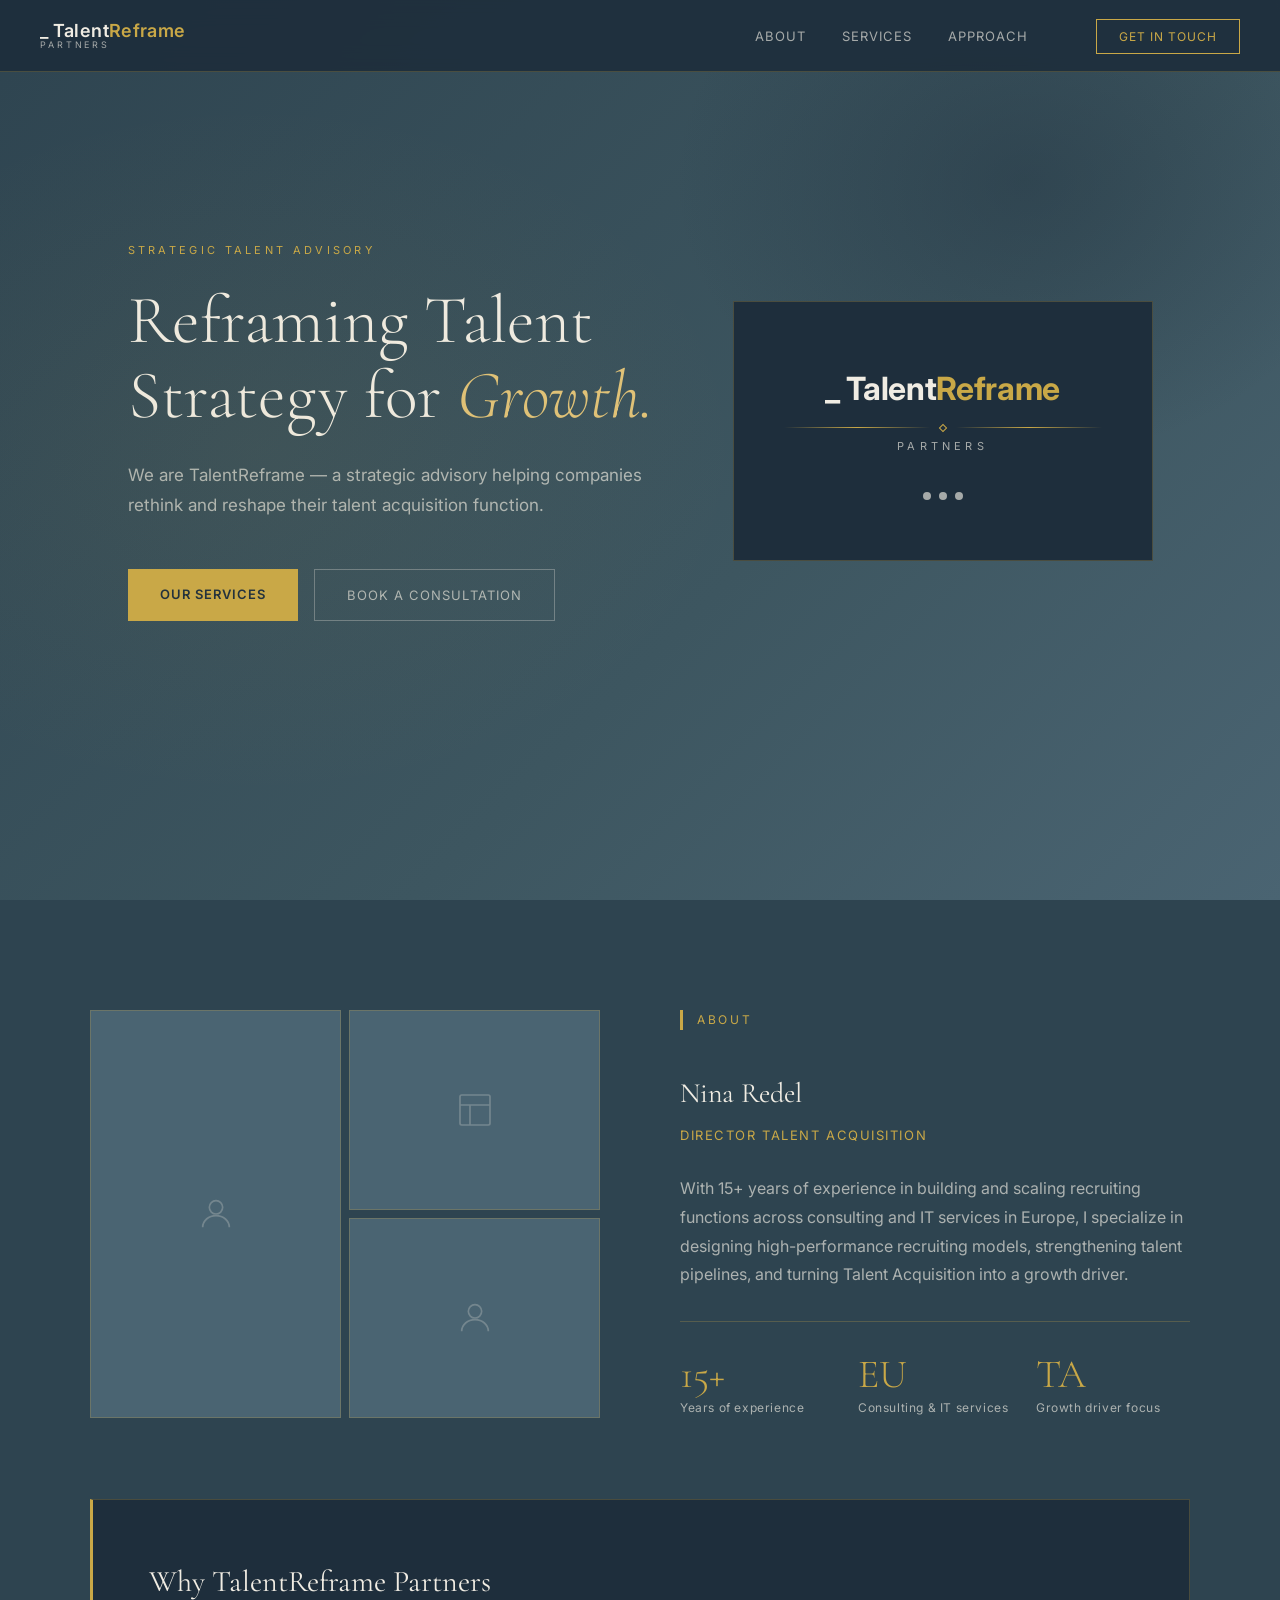
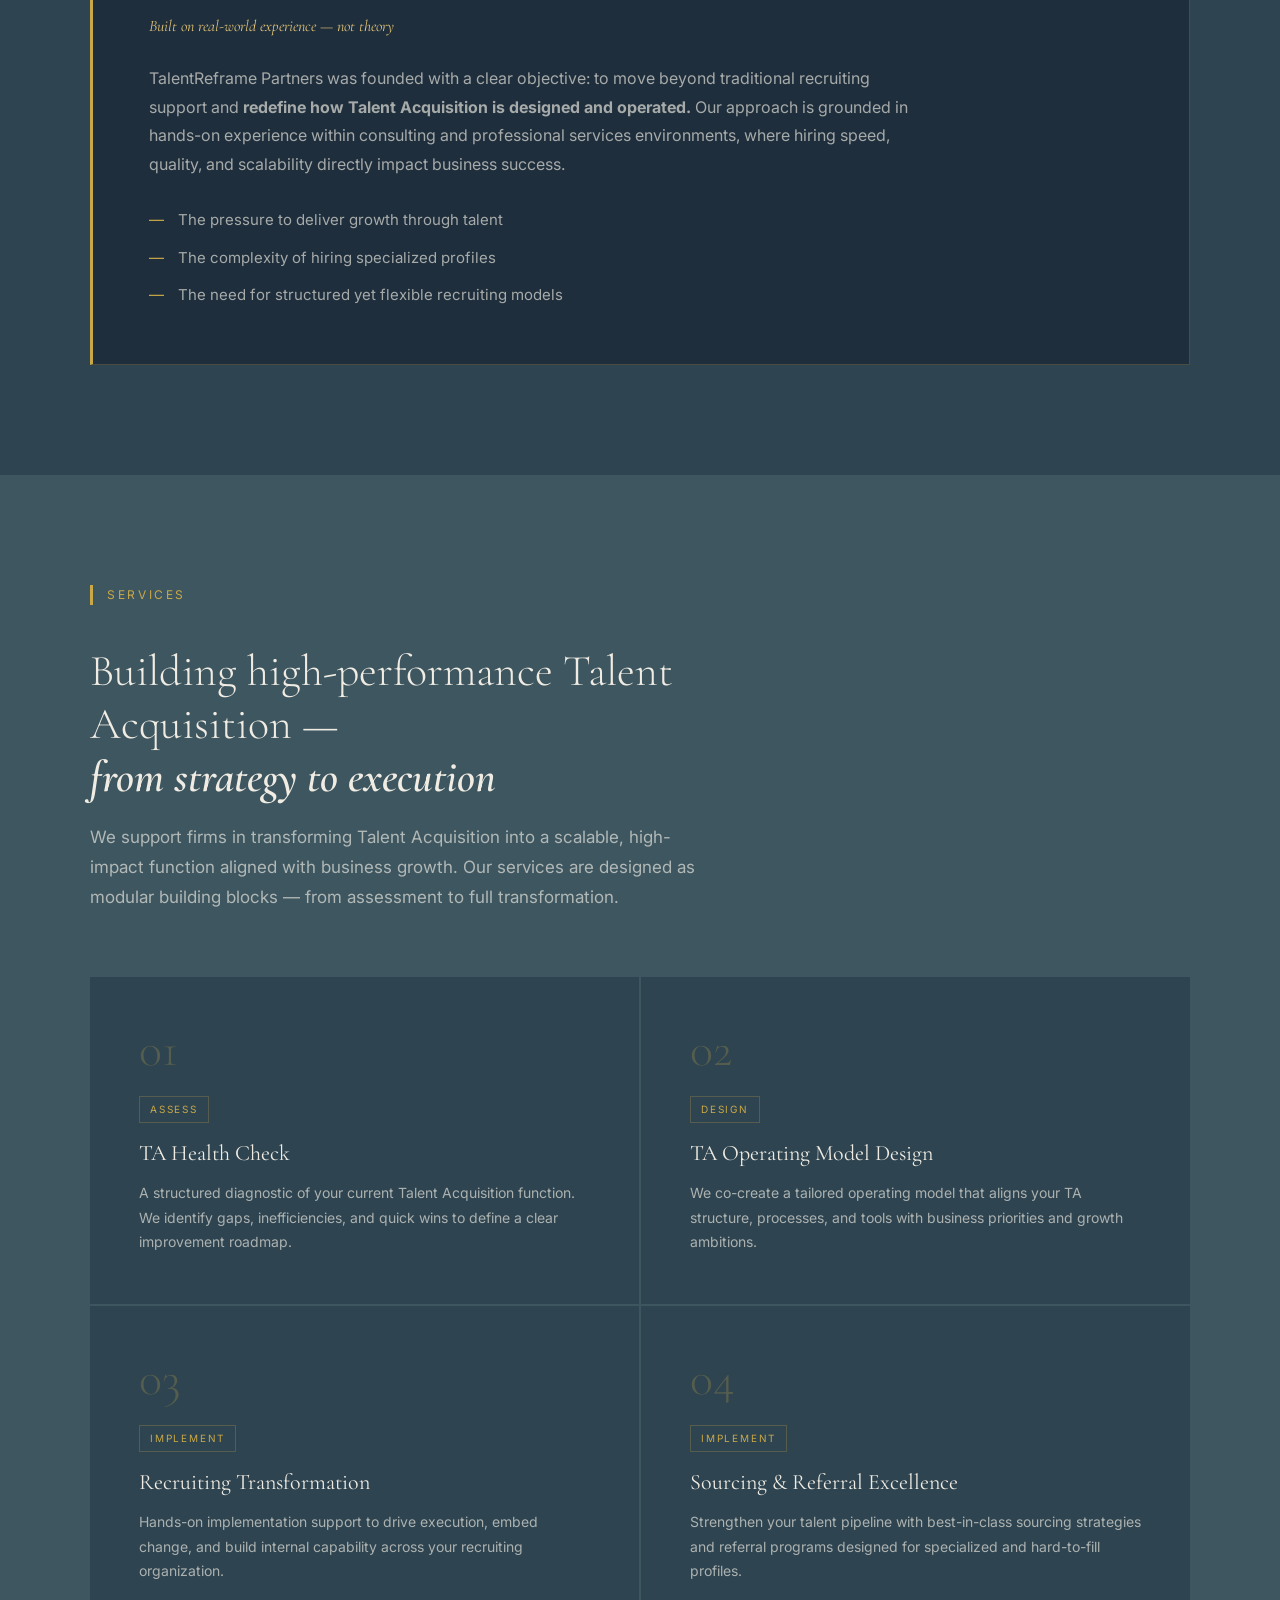
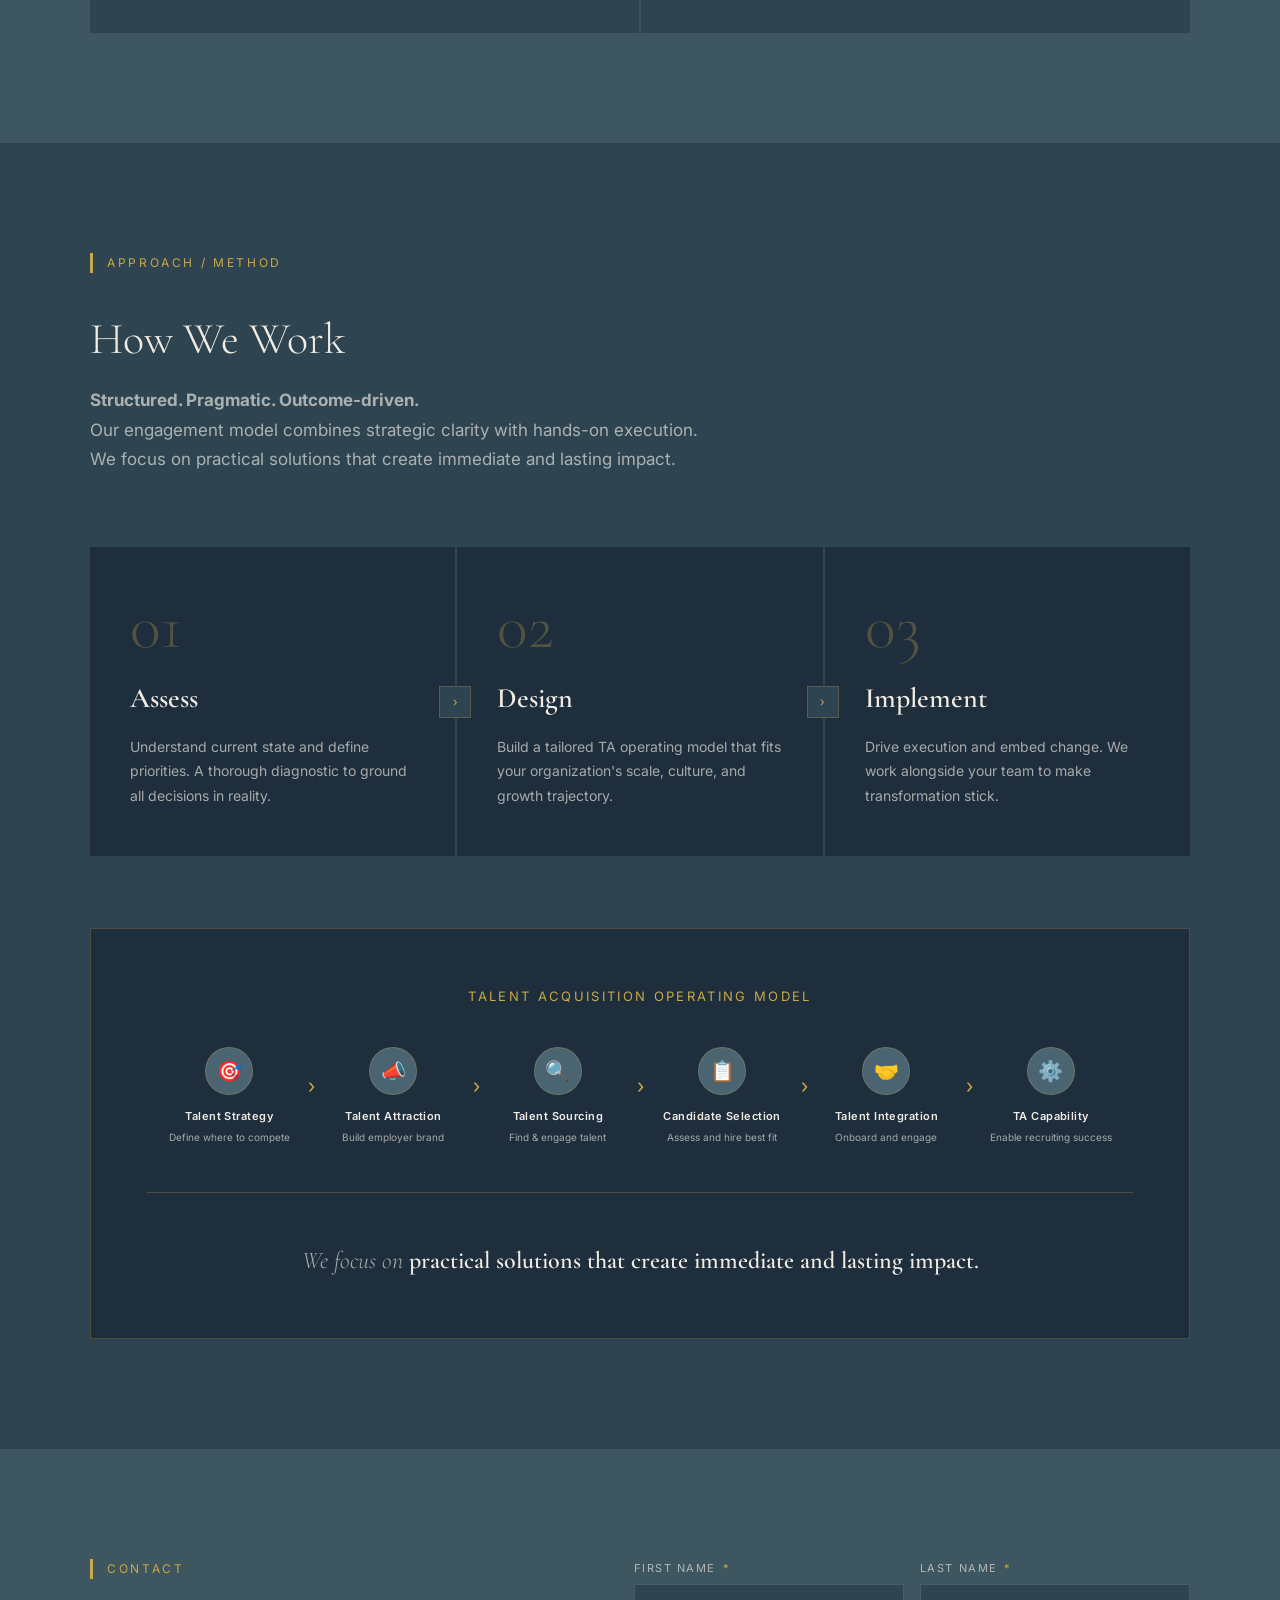
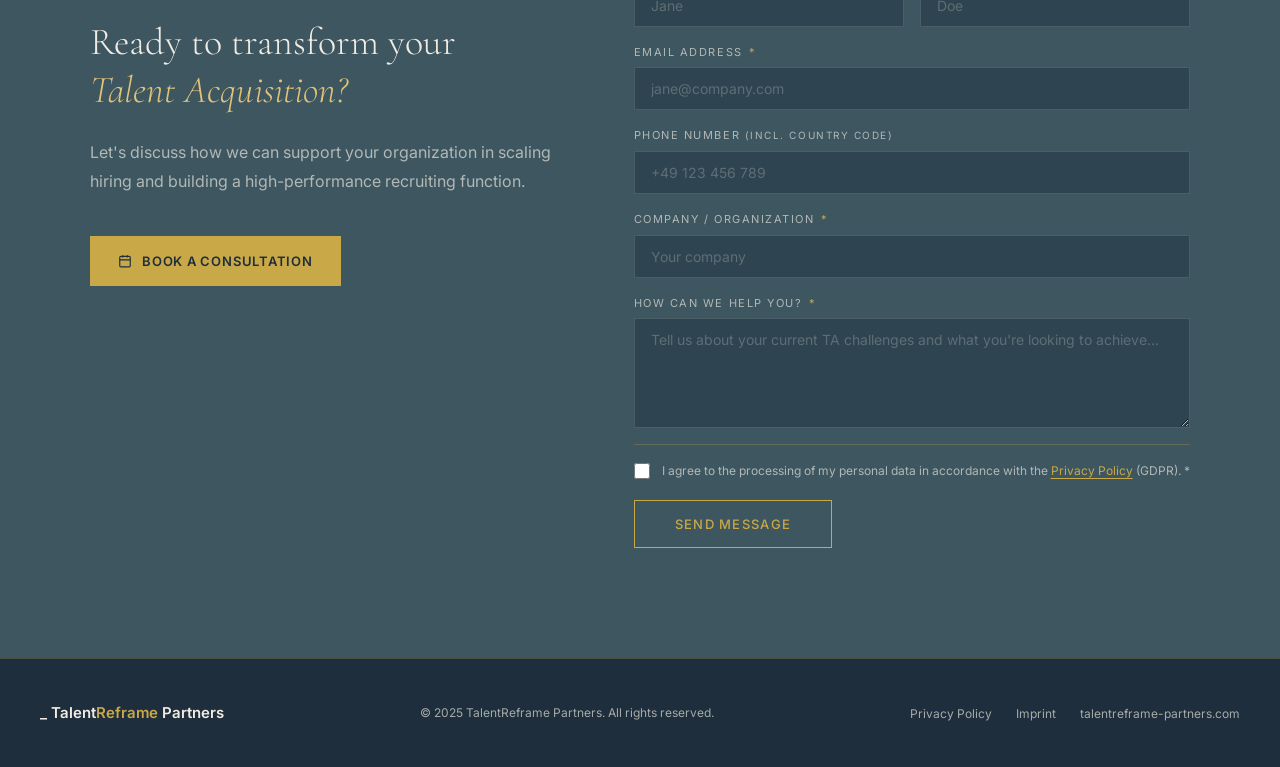
==== index.html @ d1012ff5 "initial commit" ====
<!DOCTYPE html>
<html lang="en">
<head>
  <meta charset="UTF-8" />
  <meta name="viewport" content="width=device-width, initial-scale=1.0" />
  <title>TalentReframe Partners</title>
  <link rel="preconnect" href="https://fonts.googleapis.com" />
  <link rel="preconnect" href="https://fonts.gstatic.com" crossorigin />
  <link href="https://fonts.googleapis.com/css2?family=Cormorant+Garamond:ital,wght@0,300;0,400;0,600;1,300;1,400&family=Inter:wght@300;400;500;600&display=swap" rel="stylesheet" />
  <link rel="stylesheet" href="style.css" />
</head>
<body>

  <!-- ── Navigation ─────────────────────────────────────────── -->
  <nav id="navbar">
    <a href="#home" class="nav-logo">
      <span class="nav-logo-top">Talent<span>Reframe</span></span>
      <span class="nav-logo-sub">Partners</span>
    </a>
    <ul class="nav-links">
      <li><a href="#about">About</a></li>
      <li><a href="#services">Services</a></li>
      <li><a href="#approach">Approach</a></li>
      <li><a href="#contact" class="nav-cta">Get in Touch</a></li>
    </ul>
    <div class="nav-toggle" onclick="document.querySelector('.nav-links').classList.toggle('open')">
      <span></span><span></span><span></span>
    </div>
  </nav>

  <!-- ── Hero ───────────────────────────────────────────────── -->
  <section id="home">
    <div class="container">
      <div class="hero-inner">
        <div class="hero-text">
          <p class="hero-eyebrow">Strategic Talent Advisory</p>
          <h1 class="hero-headline">
            Reframing Talent<br>Strategy for <em>Growth.</em>
          </h1>
          <p class="hero-sub">
            We are TalentReframe — a strategic advisory helping companies
            rethink and reshape their talent acquisition function.
          </p>
          <div class="hero-actions">
            <a href="#services" class="btn-primary">Our Services</a>
            <a href="#contact" class="btn-outline">Book a Consultation</a>
          </div>
        </div>
        <div class="hero-logo-card">
          <div class="logo-wordmark">Talent<span>Reframe</span></div>
          <div class="logo-divider">
            <div class="logo-divider-line"></div>
            <div class="logo-divider-dot"></div>
            <div class="logo-divider-line"></div>
          </div>
          <p class="logo-partners">Partners</p>
          <div class="dots">
            <div class="dot"></div>
            <div class="dot"></div>
            <div class="dot"></div>
          </div>
        </div>
      </div>
    </div>
  </section>

  <!-- ── About ──────────────────────────────────────────────── -->
  <section id="about">
    <div class="container">
      <div class="about-grid">
        <div class="about-photos">
          <div class="photo-placeholder">
            <svg viewBox="0 0 24 24" fill="none" stroke="currentColor" stroke-width="1"><circle cx="12" cy="8" r="4"/><path d="M4 20c0-4 3.6-7 8-7s8 3 8 7"/></svg>
          </div>
          <div class="photo-placeholder">
            <svg viewBox="0 0 24 24" fill="none" stroke="currentColor" stroke-width="1"><rect x="3" y="3" width="18" height="18" rx="1"/><path d="M3 9h18M9 21V9"/></svg>
          </div>
          <div class="photo-placeholder">
            <svg viewBox="0 0 24 24" fill="none" stroke="currentColor" stroke-width="1"><circle cx="12" cy="8" r="4"/><path d="M4 20c0-4 3.6-7 8-7s8 3 8 7"/></svg>
          </div>
        </div>
        <div class="about-content">
          <div class="section-label">About</div>
          <p class="about-name">Nina Redel</p>
          <p class="about-title">Director Talent Acquisition</p>
          <p class="about-bio">
            With 15+ years of experience in building and scaling recruiting functions
            across consulting and IT services in Europe, I specialize in designing
            high-performance recruiting models, strengthening talent pipelines, and
            turning Talent Acquisition into a growth driver.
          </p>
          <div class="about-stats">
            <div>
              <div class="stat-num">15+</div>
              <div class="stat-label">Years of experience</div>
            </div>
            <div>
              <div class="stat-num">EU</div>
              <div class="stat-label">Consulting &amp; IT services</div>
            </div>
            <div>
              <div class="stat-num">TA</div>
              <div class="stat-label">Growth driver focus</div>
            </div>
          </div>
        </div>
      </div>

      <div class="why-block">
        <p class="why-title">Why TalentReframe Partners</p>
        <p class="why-sub">Built on real-world experience — not theory</p>
        <p class="why-body">
          TalentReframe Partners was founded with a clear objective: to move beyond
          traditional recruiting support and <strong>redefine how Talent Acquisition is
          designed and operated.</strong> Our approach is grounded in hands-on experience
          within consulting and professional services environments, where hiring speed,
          quality, and scalability directly impact business success.
        </p>
        <ul class="why-list">
          <li>The pressure to deliver growth through talent</li>
          <li>The complexity of hiring specialized profiles</li>
          <li>The need for structured yet flexible recruiting models</li>
        </ul>
      </div>
    </div>
  </section>

  <!-- ── Services ───────────────────────────────────────────── -->
  <section id="services">
    <div class="container">
      <div class="services-intro">
        <div class="section-label">Services</div>
        <h2>Building high-performance Talent Acquisition —<br><strong>from strategy to execution</strong></h2>
        <p class="lead">
          We support firms in transforming Talent Acquisition into a scalable,
          high-impact function aligned with business growth. Our services are
          designed as modular building blocks — from assessment to full transformation.
        </p>
      </div>
      <div class="services-grid">
        <div class="service-card">
          <div class="service-num">01</div>
          <span class="service-tag">Assess</span>
          <h3 class="service-title">TA Health Check</h3>
          <p class="service-desc">
            A structured diagnostic of your current Talent Acquisition function.
            We identify gaps, inefficiencies, and quick wins to define a clear
            improvement roadmap.
          </p>
        </div>
        <div class="service-card">
          <div class="service-num">02</div>
          <span class="service-tag">Design</span>
          <h3 class="service-title">TA Operating Model Design</h3>
          <p class="service-desc">
            We co-create a tailored operating model that aligns your TA structure,
            processes, and tools with business priorities and growth ambitions.
          </p>
        </div>
        <div class="service-card">
          <div class="service-num">03</div>
          <span class="service-tag">Implement</span>
          <h3 class="service-title">Recruiting Transformation</h3>
          <p class="service-desc">
            Hands-on implementation support to drive execution, embed change,
            and build internal capability across your recruiting organization.
          </p>
        </div>
        <div class="service-card">
          <div class="service-num">04</div>
          <span class="service-tag">Implement</span>
          <h3 class="service-title">Sourcing &amp; Referral Excellence</h3>
          <p class="service-desc">
            Strengthen your talent pipeline with best-in-class sourcing strategies
            and referral programs designed for specialized and hard-to-fill profiles.
          </p>
        </div>
      </div>
    </div>
  </section>

  <!-- ── Approach ───────────────────────────────────────────── -->
  <section id="approach">
    <div class="container">
      <div class="approach-intro">
        <div class="section-label">Approach / Method</div>
        <h2>How We Work</h2>
        <p class="lead">
          <strong>Structured. Pragmatic. Outcome-driven.</strong><br>
          Our engagement model combines strategic clarity with hands-on execution.
          We focus on practical solutions that create immediate and lasting impact.
        </p>
      </div>
      <div class="approach-steps">
        <div class="step">
          <div class="step-num">01</div>
          <h3 class="step-name">Assess</h3>
          <p class="step-desc">Understand current state and define priorities. A thorough diagnostic to ground all decisions in reality.</p>
          <div class="step-arrow">›</div>
        </div>
        <div class="step">
          <div class="step-num">02</div>
          <h3 class="step-name">Design</h3>
          <p class="step-desc">Build a tailored TA operating model that fits your organization's scale, culture, and growth trajectory.</p>
          <div class="step-arrow">›</div>
        </div>
        <div class="step">
          <div class="step-num">03</div>
          <h3 class="step-name">Implement</h3>
          <p class="step-desc">Drive execution and embed change. We work alongside your team to make transformation stick.</p>
        </div>
      </div>

      <div class="approach-model">
        <p class="model-title">Talent Acquisition Operating Model</p>
        <div class="model-steps">
          <div class="model-step">
            <div class="model-icon">🎯</div>
            <p class="model-label">Talent Strategy</p>
            <p class="model-sub">Define where to compete</p>
          </div>
          <div class="model-step">
            <div class="model-icon">📣</div>
            <p class="model-label">Talent Attraction</p>
            <p class="model-sub">Build employer brand</p>
          </div>
          <div class="model-step">
            <div class="model-icon">🔍</div>
            <p class="model-label">Talent Sourcing</p>
            <p class="model-sub">Find &amp; engage talent</p>
          </div>
          <div class="model-step">
            <div class="model-icon">📋</div>
            <p class="model-label">Candidate Selection</p>
            <p class="model-sub">Assess and hire best fit</p>
          </div>
          <div class="model-step">
            <div class="model-icon">🤝</div>
            <p class="model-label">Talent Integration</p>
            <p class="model-sub">Onboard and engage</p>
          </div>
          <div class="model-step">
            <div class="model-icon">⚙️</div>
            <p class="model-label">TA Capability</p>
            <p class="model-sub">Enable recruiting success</p>
          </div>
        </div>
        <div class="approach-tagline">
          <p>We focus on <strong>practical solutions that create immediate and lasting impact.</strong></p>
        </div>
      </div>
    </div>
  </section>

  <!-- ── Contact ─────────────────────────────────────────────── -->
  <section id="contact">
    <div class="container">
      <div class="contact-grid">
        <div class="contact-left">
          <div class="section-label">Contact</div>
          <h2 class="contact-cta-text">
            Ready to transform your<br><em>Talent Acquisition?</em>
          </h2>
          <p class="contact-sub">
            Let's discuss how we can support your organization in scaling hiring
            and building a high-performance recruiting function.
          </p>
          <a href="#contact" class="contact-book-btn">
            <svg width="14" height="14" viewBox="0 0 24 24" fill="none" stroke="currentColor" stroke-width="2"><rect x="3" y="4" width="18" height="18" rx="2"/><path d="M16 2v4M8 2v4M3 10h18"/></svg>
            Book a Consultation
          </a>
        </div>
        <form class="contact-form" onsubmit="return false;">
          <div class="form-row">
            <div class="form-field">
              <label>First Name <span class="req">*</span></label>
              <input type="text" placeholder="Jane" required />
            </div>
            <div class="form-field">
              <label>Last Name <span class="req">*</span></label>
              <input type="text" placeholder="Doe" required />
            </div>
          </div>
          <div class="form-field">
            <label>Email Address <span class="req">*</span></label>
            <input type="email" placeholder="jane@company.com" required />
          </div>
          <div class="form-field">
            <label>Phone Number <span style="color:var(--text-muted);font-size:10px;">(incl. country code)</span></label>
            <input type="tel" placeholder="+49 123 456 789" />
          </div>
          <div class="form-field">
            <label>Company / Organization <span class="req">*</span></label>
            <input type="text" placeholder="Your company" required />
          </div>
          <div class="form-field">
            <label>How can we help you? <span class="req">*</span></label>
            <textarea placeholder="Tell us about your current TA challenges and what you're looking to achieve..." required></textarea>
          </div>
          <div class="form-check">
            <input type="checkbox" id="gdpr" required />
            <label class="form-check-label" for="gdpr">
              I agree to the processing of my personal data in accordance with the
              <a href="#">Privacy Policy</a> (GDPR). <span class="req">*</span>
            </label>
          </div>
          <button type="submit" class="btn-submit">Send Message</button>
        </form>
      </div>
    </div>
  </section>

  <!-- ── Footer ─────────────────────────────────────────────── -->
  <footer>
    <div class="footer-logo">Talent<span>Reframe</span> Partners</div>
    <p class="footer-copy">© 2025 TalentReframe Partners. All rights reserved.</p>
    <ul class="footer-links">
      <li><a href="#">Privacy Policy</a></li>
      <li><a href="#">Imprint</a></li>
      <li><a href="https://www.talentreframe-partners.com">talentreframe-partners.com</a></li>
    </ul>
  </footer>

  <script>
    // Smooth scroll offset for fixed nav
    document.querySelectorAll('a[href^="#"]').forEach(a => {
      a.addEventListener('click', e => {
        const target = document.querySelector(a.getAttribute('href'));
        if (!target) return;
        e.preventDefault();
        const offset = document.getElementById('navbar').offsetHeight;
        window.scrollTo({ top: target.offsetTop - offset, behavior: 'smooth' });
      });
    });

    // Nav background on scroll
    window.addEventListener('scroll', () => {
      document.getElementById('navbar').style.background =
        window.scrollY > 40
          ? 'rgba(18, 30, 40, 0.97)'
          : 'rgba(30, 46, 60, 0.92)';
    });
  </script>
</body>
</html>
---- style.css ----
/* ── Variables ───────────────────────────────────────────────── */
:root {
  --bg:        #3d5660;
  --bg-dark:   #2e4450;
  --bg-card:   #1e2e3c;
  --bg-light:  #4a6472;
  --gold:      #c9a847;
  --gold-light:#e0c278;
  --text:      #f0ece3;
  --text-muted:rgba(240,236,227,0.65);
  --border:    rgba(201,168,71,0.25);
  --radius:    4px;
  --max-w:     1100px;
  --nav-h:     72px;
}

/* ── Reset ───────────────────────────────────────────────────── */
*, *::before, *::after { box-sizing: border-box; margin: 0; padding: 0; }
html { scroll-behavior: smooth; }
body {
  background: var(--bg);
  color: var(--text);
  font-family: 'Inter', sans-serif;
  font-size: 16px;
  line-height: 1.7;
}
a { color: inherit; text-decoration: none; }
img { display: block; max-width: 100%; }

/* ── Sticky Nav ──────────────────────────────────────────────── */
nav {
  position: fixed;
  top: 0; left: 0; right: 0;
  z-index: 100;
  height: var(--nav-h);
  display: flex;
  align-items: center;
  padding: 0 40px;
  background: rgba(30, 46, 60, 0.92);
  backdrop-filter: blur(12px);
  -webkit-backdrop-filter: blur(12px);
  border-bottom: 1px solid var(--border);
  transition: background 0.3s;
}
.nav-logo {
  margin-right: auto;
  display: flex;
  flex-direction: column;
  line-height: 1.1;
}
.nav-logo-top {
  font-family: 'Inter', sans-serif;
  font-size: 18px;
  font-weight: 600;
  letter-spacing: 0.02em;
  color: var(--text);
}
.nav-logo-top span { color: var(--gold); }
.nav-logo-top::before {
  content: "_ ";
  color: var(--text);
}
.nav-logo-sub {
  font-size: 9px;
  letter-spacing: 0.32em;
  color: var(--text-muted);
  text-transform: uppercase;
}
.nav-links {
  display: flex;
  gap: 36px;
  list-style: none;
}
.nav-links a {
  font-size: 13px;
  font-weight: 400;
  letter-spacing: 0.08em;
  text-transform: uppercase;
  color: var(--text-muted);
  transition: color 0.2s;
  position: relative;
}
.nav-links a::after {
  content: '';
  position: absolute;
  bottom: -4px; left: 0; right: 0;
  height: 1px;
  background: var(--gold);
  transform: scaleX(0);
  transition: transform 0.2s;
}
.nav-links a:hover { color: var(--text); }
.nav-links a:hover::after { transform: scaleX(1); }
.nav-cta {
  margin-left: 32px;
  padding: 9px 22px;
  border: 1px solid var(--gold);
  color: var(--gold) !important;
  font-size: 12px !important;
  letter-spacing: 0.1em;
  text-transform: uppercase;
  transition: background 0.2s, color 0.2s !important;
}
.nav-cta:hover {
  background: var(--gold);
  color: var(--bg-card) !important;
}
.nav-cta::after { display: none !important; }

/* ── Section base ────────────────────────────────────────────── */
section {
  padding: 110px 40px;
}
.container {
  max-width: var(--max-w);
  margin: 0 auto;
}
.section-label {
  display: flex;
  align-items: center;
  gap: 14px;
  color: var(--gold);
  font-size: 12px;
  letter-spacing: 0.22em;
  text-transform: uppercase;
  margin-bottom: 40px;
}
.section-label::before {
  content: '';
  display: block;
  width: 3px;
  height: 20px;
  background: var(--gold);
  flex-shrink: 0;
}
h2 {
  font-family: 'Cormorant Garamond', serif;
  font-size: clamp(30px, 4vw, 44px);
  font-weight: 300;
  line-height: 1.2;
  margin-bottom: 20px;
}
h2 strong {
  font-weight: 600;
  font-style: italic;
}
p.lead {
  font-size: 17px;
  color: var(--text-muted);
  max-width: 620px;
  line-height: 1.75;
}

/* ── Hero ────────────────────────────────────────────────────── */
#home {
  min-height: 100vh;
  display: flex;
  align-items: center;
  padding-top: var(--nav-h);
  background: linear-gradient(135deg, var(--bg-dark) 0%, var(--bg) 60%, var(--bg-light) 100%);
  position: relative;
  overflow: hidden;
}
#home::before {
  content: '';
  position: absolute;
  inset: 0;
  background:
    radial-gradient(ellipse 700px 500px at 20% 50%, rgba(201,168,71,0.06) 0%, transparent 70%),
    radial-gradient(ellipse 500px 400px at 80% 20%, rgba(30,46,60,0.4) 0%, transparent 70%);
  pointer-events: none;
}
.hero-inner {
  display: grid;
  grid-template-columns: 1fr 420px;
  gap: 80px;
  align-items: center;
}
.hero-eyebrow {
  font-size: 11px;
  letter-spacing: 0.3em;
  text-transform: uppercase;
  color: var(--gold);
  margin-bottom: 24px;
}
.hero-headline {
  font-family: 'Cormorant Garamond', serif;
  font-size: clamp(38px, 5.5vw, 68px);
  font-weight: 300;
  line-height: 1.1;
  margin-bottom: 28px;
}
.hero-headline em {
  font-style: italic;
  color: var(--gold-light);
}
.hero-sub {
  font-size: 17px;
  color: var(--text-muted);
  max-width: 520px;
  line-height: 1.75;
  margin-bottom: 48px;
}
.hero-actions {
  display: flex;
  gap: 16px;
  flex-wrap: wrap;
}
.btn-primary {
  padding: 14px 32px;
  background: var(--gold);
  color: var(--bg-card);
  font-size: 13px;
  font-weight: 600;
  letter-spacing: 0.08em;
  text-transform: uppercase;
  transition: background 0.2s, transform 0.15s;
}
.btn-primary:hover { background: var(--gold-light); transform: translateY(-1px); }
.btn-outline {
  padding: 14px 32px;
  border: 1px solid rgba(240,236,227,0.3);
  color: var(--text-muted);
  font-size: 13px;
  letter-spacing: 0.08em;
  text-transform: uppercase;
  transition: border-color 0.2s, color 0.2s;
}
.btn-outline:hover { border-color: var(--text); color: var(--text); }

/* Logo card */
.hero-logo-card {
  background: var(--bg-card);
  border: 1px solid var(--border);
  padding: 60px 50px;
  display: flex;
  flex-direction: column;
  align-items: center;
  text-align: center;
  gap: 0;
  position: relative;
}
.logo-wordmark {
  font-family: 'Inter', sans-serif;
  font-size: 32px;
  font-weight: 700;
  letter-spacing: -0.01em;
  color: var(--text);
  margin-bottom: 8px;
}
.logo-wordmark span { color: var(--gold); }
.logo-wordmark::before { content: "_ "; color: var(--text); }
.logo-divider {
  display: flex;
  align-items: center;
  gap: 10px;
  width: 100%;
  margin-bottom: 0;
}
.logo-divider-line {
  flex: 1;
  height: 1px;
  background: linear-gradient(to right, transparent, var(--gold), transparent);
}
.logo-divider-dot {
  width: 6px; height: 6px;
  border: 1px solid var(--gold);
  transform: rotate(45deg);
  flex-shrink: 0;
}
.logo-partners {
  font-size: 11px;
  letter-spacing: 0.38em;
  text-transform: uppercase;
  color: var(--text-muted);
  margin: 6px 0 0;
}
.hero-logo-card .dots {
  display: flex;
  gap: 8px;
  margin-top: 36px;
}
.hero-logo-card .dot {
  width: 8px; height: 8px;
  border-radius: 50%;
  background: var(--text-muted);
}

/* ── About ───────────────────────────────────────────────────── */
#about {
  background: var(--bg-dark);
}
.about-grid {
  display: grid;
  grid-template-columns: 1fr 1fr;
  gap: 80px;
  align-items: start;
}
.about-photos {
  display: grid;
  grid-template-columns: 1fr 1fr;
  grid-template-rows: 200px 200px;
  gap: 8px;
}
.photo-placeholder {
  background: var(--bg-light);
  border: 1px solid var(--border);
  display: flex;
  align-items: center;
  justify-content: center;
  overflow: hidden;
  position: relative;
}
.photo-placeholder:first-child {
  grid-column: 1;
  grid-row: 1 / 3;
}
.photo-placeholder svg {
  width: 40px;
  height: 40px;
  opacity: 0.25;
}
.photo-placeholder img {
  width: 100%;
  height: 100%;
  object-fit: cover;
}
.about-name {
  font-family: 'Cormorant Garamond', serif;
  font-size: 28px;
  font-weight: 400;
  margin-bottom: 6px;
}
.about-title {
  font-size: 13px;
  letter-spacing: 0.12em;
  text-transform: uppercase;
  color: var(--gold);
  margin-bottom: 28px;
}
.about-bio {
  color: var(--text-muted);
  line-height: 1.8;
  margin-bottom: 32px;
}
.about-stats {
  display: grid;
  grid-template-columns: repeat(3, 1fr);
  gap: 24px;
  border-top: 1px solid var(--border);
  padding-top: 32px;
  margin-top: 8px;
}
.stat-num {
  font-family: 'Cormorant Garamond', serif;
  font-size: 40px;
  font-weight: 300;
  color: var(--gold);
  line-height: 1;
}
.stat-label {
  font-size: 12px;
  color: var(--text-muted);
  letter-spacing: 0.05em;
  margin-top: 4px;
}

/* Why us block */
.why-block {
  margin-top: 80px;
  padding: 56px;
  background: var(--bg-card);
  border: 1px solid var(--border);
  border-left: 3px solid var(--gold);
}
.why-title {
  font-family: 'Cormorant Garamond', serif;
  font-size: 30px;
  font-weight: 400;
  margin-bottom: 6px;
}
.why-sub {
  font-size: 16px;
  font-style: italic;
  color: var(--gold-light);
  margin-bottom: 24px;
  font-family: 'Cormorant Garamond', serif;
}
.why-body {
  color: var(--text-muted);
  line-height: 1.8;
  max-width: 760px;
  margin-bottom: 28px;
}
.why-list {
  list-style: none;
  display: flex;
  flex-direction: column;
  gap: 12px;
}
.why-list li {
  display: flex;
  gap: 14px;
  color: var(--text-muted);
  font-size: 15px;
}
.why-list li::before {
  content: '—';
  color: var(--gold);
  flex-shrink: 0;
}

/* ── Services ────────────────────────────────────────────────── */
#services {
  background: var(--bg);
}
.services-intro {
  max-width: 680px;
  margin-bottom: 64px;
}
.services-grid {
  display: grid;
  grid-template-columns: repeat(2, 1fr);
  gap: 2px;
}
.service-card {
  background: var(--bg-dark);
  padding: 48px;
  border: 1px solid transparent;
  transition: border-color 0.25s, background 0.25s;
  position: relative;
  overflow: hidden;
}
.service-card::before {
  content: '';
  position: absolute;
  top: 0; left: 0;
  width: 3px;
  height: 0;
  background: var(--gold);
  transition: height 0.3s;
}
.service-card:hover {
  border-color: var(--border);
  background: var(--bg-card);
}
.service-card:hover::before { height: 100%; }
.service-num {
  font-family: 'Cormorant Garamond', serif;
  font-size: 48px;
  font-weight: 300;
  color: var(--border);
  line-height: 1;
  margin-bottom: 20px;
}
.service-tag {
  display: inline-block;
  font-size: 10px;
  letter-spacing: 0.18em;
  text-transform: uppercase;
  color: var(--gold);
  border: 1px solid var(--border);
  padding: 4px 10px;
  margin-bottom: 16px;
}
.service-title {
  font-family: 'Cormorant Garamond', serif;
  font-size: 22px;
  font-weight: 400;
  margin-bottom: 14px;
  line-height: 1.3;
}
.service-desc {
  font-size: 14px;
  color: var(--text-muted);
  line-height: 1.75;
}

/* ── Approach ────────────────────────────────────────────────── */
#approach {
  background: var(--bg-dark);
}
.approach-intro {
  max-width: 620px;
  margin-bottom: 72px;
}
.approach-steps {
  display: grid;
  grid-template-columns: repeat(3, 1fr);
  gap: 2px;
  margin-bottom: 72px;
}
.step {
  background: var(--bg-card);
  padding: 48px 40px;
  position: relative;
}
.step-num {
  font-family: 'Cormorant Garamond', serif;
  font-size: 64px;
  font-weight: 300;
  color: var(--gold);
  opacity: 0.3;
  line-height: 1;
  margin-bottom: 16px;
}
.step-name {
  font-family: 'Cormorant Garamond', serif;
  font-size: 28px;
  font-weight: 600;
  margin-bottom: 12px;
}
.step-desc {
  font-size: 14px;
  color: var(--text-muted);
  line-height: 1.75;
}
.step-arrow {
  position: absolute;
  top: 50%;
  right: -16px;
  transform: translateY(-50%);
  width: 32px;
  height: 32px;
  background: var(--bg-dark);
  border: 1px solid var(--border);
  display: flex;
  align-items: center;
  justify-content: center;
  z-index: 1;
  color: var(--gold);
  font-size: 12px;
}
.approach-model {
  background: var(--bg-card);
  border: 1px solid var(--border);
  padding: 56px;
}
.model-title {
  font-size: 13px;
  letter-spacing: 0.18em;
  text-transform: uppercase;
  color: var(--gold);
  margin-bottom: 40px;
  text-align: center;
}
.model-steps {
  display: grid;
  grid-template-columns: repeat(6, 1fr);
  gap: 0;
}
.model-step {
  display: flex;
  flex-direction: column;
  align-items: center;
  text-align: center;
  position: relative;
}
.model-step:not(:last-child)::after {
  content: '›';
  position: absolute;
  right: -4px;
  top: 22px;
  color: var(--gold);
  font-size: 20px;
  z-index: 1;
}
.model-icon {
  width: 48px;
  height: 48px;
  background: var(--bg-light);
  border: 1px solid var(--border);
  border-radius: 50%;
  display: flex;
  align-items: center;
  justify-content: center;
  margin-bottom: 12px;
  font-size: 20px;
}
.model-label {
  font-size: 11px;
  font-weight: 600;
  color: var(--text);
  letter-spacing: 0.04em;
  margin-bottom: 4px;
}
.model-sub {
  font-size: 10px;
  color: var(--text-muted);
  line-height: 1.4;
}
.approach-tagline {
  text-align: center;
  margin-top: 48px;
  padding-top: 48px;
  border-top: 1px solid var(--border);
}
.approach-tagline p {
  font-family: 'Cormorant Garamond', serif;
  font-size: 24px;
  font-weight: 300;
  font-style: italic;
  color: var(--text-muted);
}
.approach-tagline strong {
  font-weight: 600;
  font-style: normal;
  color: var(--text);
}

/* ── Contact ─────────────────────────────────────────────────── */
#contact {
  background: var(--bg);
}
.contact-grid {
  display: grid;
  grid-template-columns: 1fr 1.2fr;
  gap: 80px;
  align-items: start;
}
.contact-cta-text {
  font-family: 'Cormorant Garamond', serif;
  font-size: clamp(26px, 3vw, 38px);
  font-weight: 300;
  line-height: 1.25;
  margin-bottom: 24px;
}
.contact-cta-text em { font-style: italic; color: var(--gold-light); }
.contact-sub {
  color: var(--text-muted);
  line-height: 1.8;
  margin-bottom: 40px;
}
.contact-book-btn {
  display: inline-flex;
  align-items: center;
  gap: 10px;
  padding: 14px 28px;
  background: var(--gold);
  color: var(--bg-card);
  font-size: 13px;
  font-weight: 600;
  letter-spacing: 0.06em;
  text-transform: uppercase;
  transition: background 0.2s;
}
.contact-book-btn:hover { background: var(--gold-light); }

/* Form */
.contact-form {
  display: flex;
  flex-direction: column;
  gap: 16px;
}
.form-row {
  display: grid;
  grid-template-columns: 1fr 1fr;
  gap: 16px;
}
.form-field {
  display: flex;
  flex-direction: column;
  gap: 6px;
}
.form-field label {
  font-size: 11px;
  letter-spacing: 0.14em;
  text-transform: uppercase;
  color: var(--text-muted);
}
.form-field label .req { color: var(--gold); margin-left: 2px; }
.form-field input,
.form-field textarea,
.form-field select {
  background: var(--bg-dark);
  border: 1px solid rgba(240,236,227,0.15);
  color: var(--text);
  font-family: 'Inter', sans-serif;
  font-size: 14px;
  padding: 12px 16px;
  outline: none;
  transition: border-color 0.2s;
  appearance: none;
  -webkit-appearance: none;
}
.form-field input:focus,
.form-field textarea:focus {
  border-color: var(--gold);
}
.form-field input::placeholder,
.form-field textarea::placeholder {
  color: rgba(240,236,227,0.25);
}
.form-field textarea { resize: vertical; min-height: 110px; }
.form-check {
  display: flex;
  align-items: flex-start;
  gap: 12px;
  padding: 16px 0 4px;
  border-top: 1px solid var(--border);
}
.form-check input[type="checkbox"] {
  width: 16px;
  height: 16px;
  flex-shrink: 0;
  margin-top: 2px;
  accent-color: var(--gold);
  cursor: pointer;
}
.form-check-label {
  font-size: 12px;
  color: var(--text-muted);
  line-height: 1.6;
}
.form-check-label a {
  color: var(--gold);
  text-decoration: underline;
  text-underline-offset: 3px;
}
.btn-submit {
  padding: 15px 40px;
  background: transparent;
  border: 1px solid var(--gold);
  color: var(--gold);
  font-family: 'Inter', sans-serif;
  font-size: 13px;
  font-weight: 500;
  letter-spacing: 0.1em;
  text-transform: uppercase;
  cursor: pointer;
  transition: background 0.2s, color 0.2s;
  align-self: flex-start;
}
.btn-submit:hover {
  background: var(--gold);
  color: var(--bg-card);
}

/* ── Footer ──────────────────────────────────────────────────── */
footer {
  background: var(--bg-card);
  border-top: 1px solid var(--border);
  padding: 40px;
  display: flex;
  align-items: center;
  justify-content: space-between;
  flex-wrap: wrap;
  gap: 16px;
}
.footer-logo {
  font-size: 15px;
  font-weight: 600;
}
.footer-logo span { color: var(--gold); }
.footer-logo::before { content: "_ "; }
.footer-copy {
  font-size: 12px;
  color: var(--text-muted);
}
.footer-links {
  display: flex;
  gap: 24px;
  list-style: none;
}
.footer-links a {
  font-size: 12px;
  color: var(--text-muted);
  transition: color 0.2s;
}
.footer-links a:hover { color: var(--gold); }

/* ── Mobile menu toggle ──────────────────────────────────────── */
.nav-toggle {
  display: none;
  flex-direction: column;
  gap: 5px;
  cursor: pointer;
  padding: 4px;
}
.nav-toggle span {
  display: block;
  width: 24px;
  height: 1.5px;
  background: var(--text);
}

/* ── Responsive ──────────────────────────────────────────────── */
@media (max-width: 900px) {
  section { padding: 80px 24px; }
  nav { padding: 0 24px; }
  footer { padding: 32px 24px; }

  .nav-links { display: none; }
  .nav-toggle { display: flex; }

  .hero-inner { grid-template-columns: 1fr; }
  .hero-logo-card { display: none; }

  .about-grid { grid-template-columns: 1fr; }
  .services-grid { grid-template-columns: 1fr; }
  .approach-steps { grid-template-columns: 1fr; }
  .step-arrow { display: none; }
  .model-steps { grid-template-columns: repeat(3, 1fr); gap: 16px; }
  .contact-grid { grid-template-columns: 1fr; }
  .form-row { grid-template-columns: 1fr; }
  .about-stats { grid-template-columns: repeat(2, 1fr); }
  .footer-copy { order: 3; width: 100%; }
}
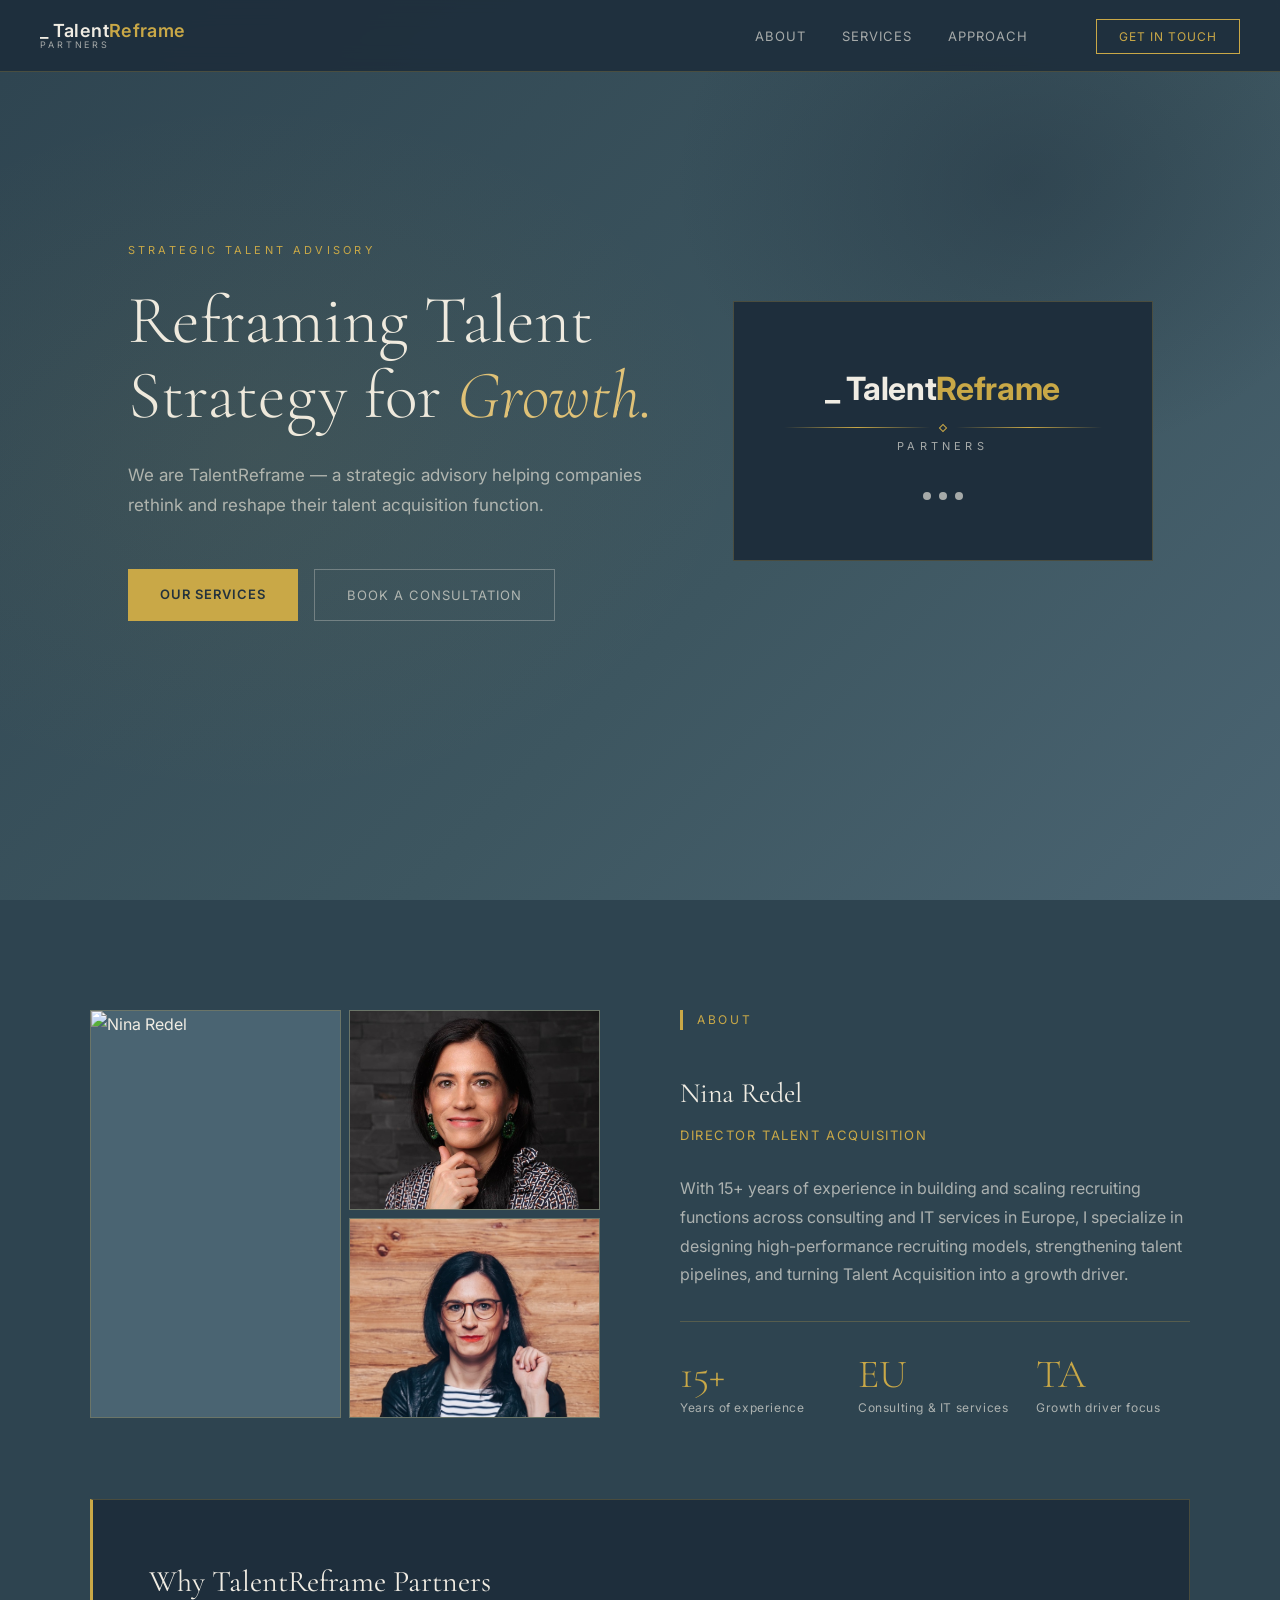
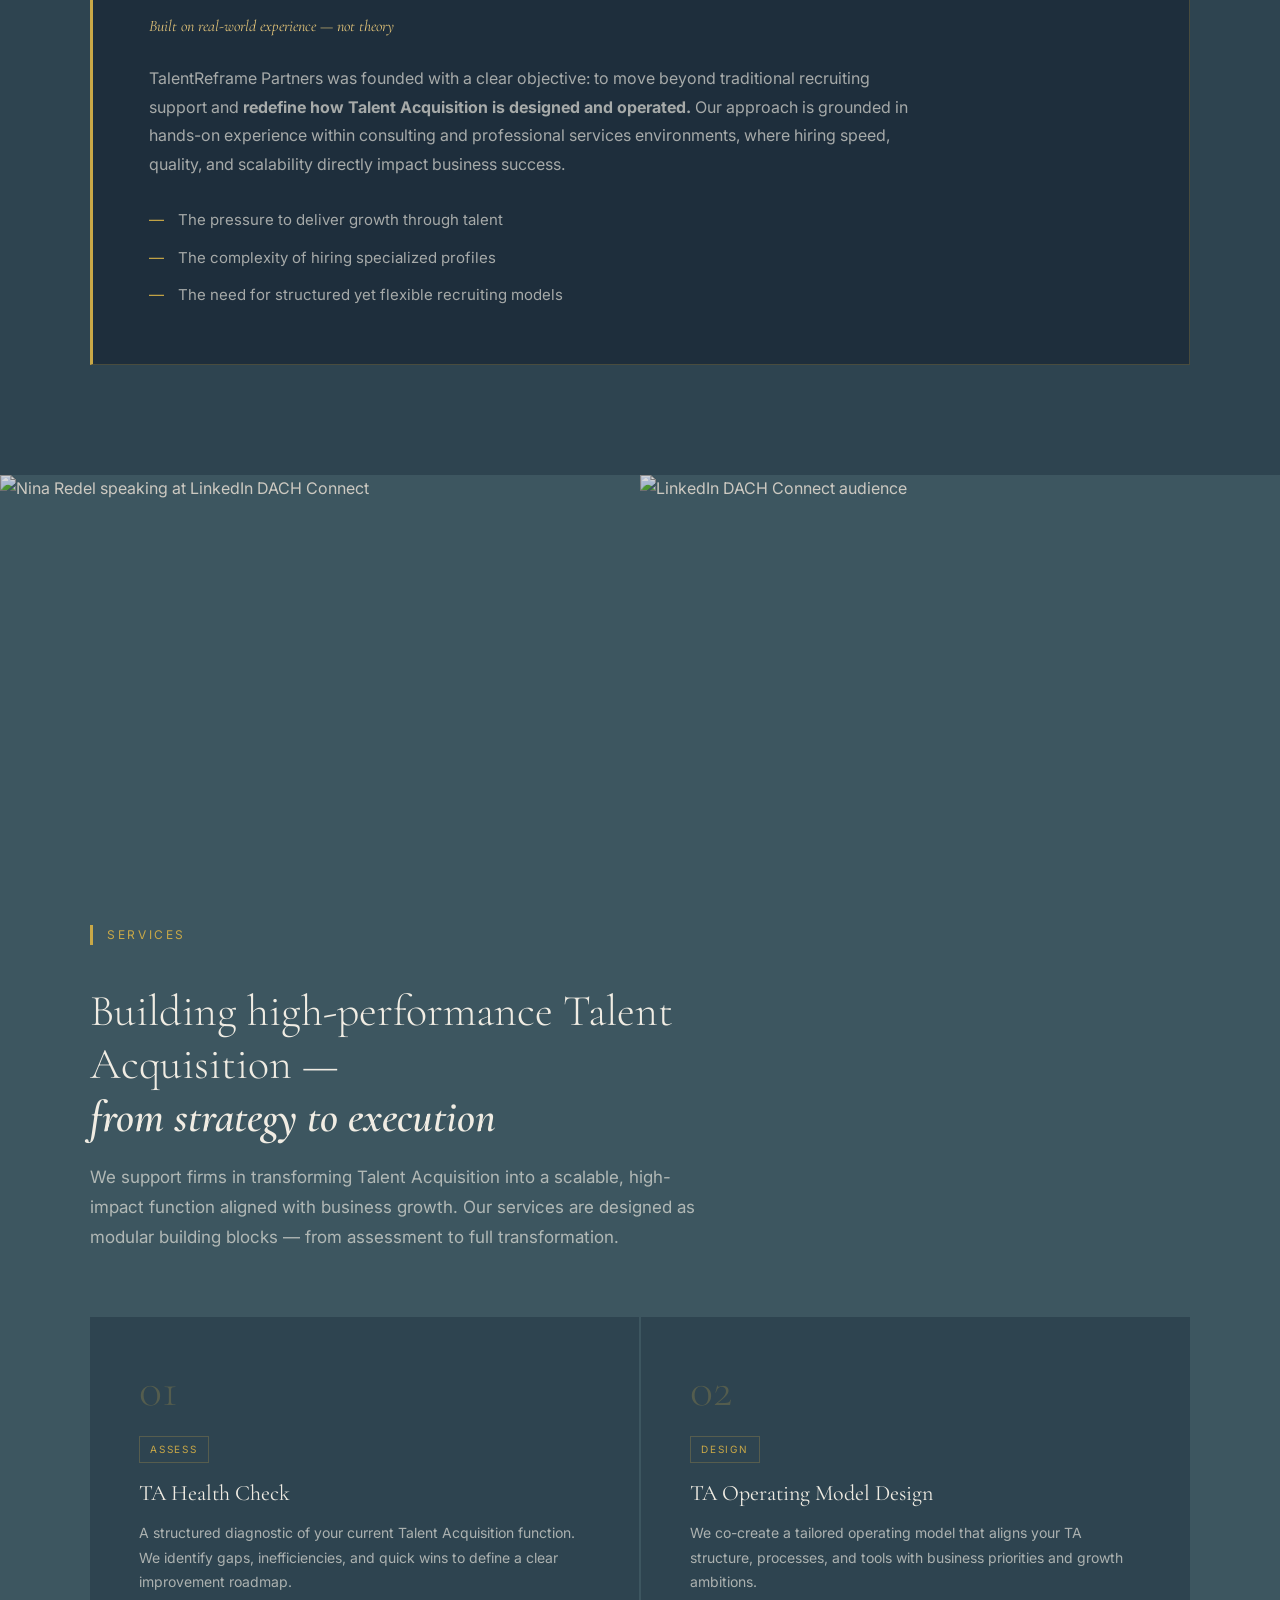
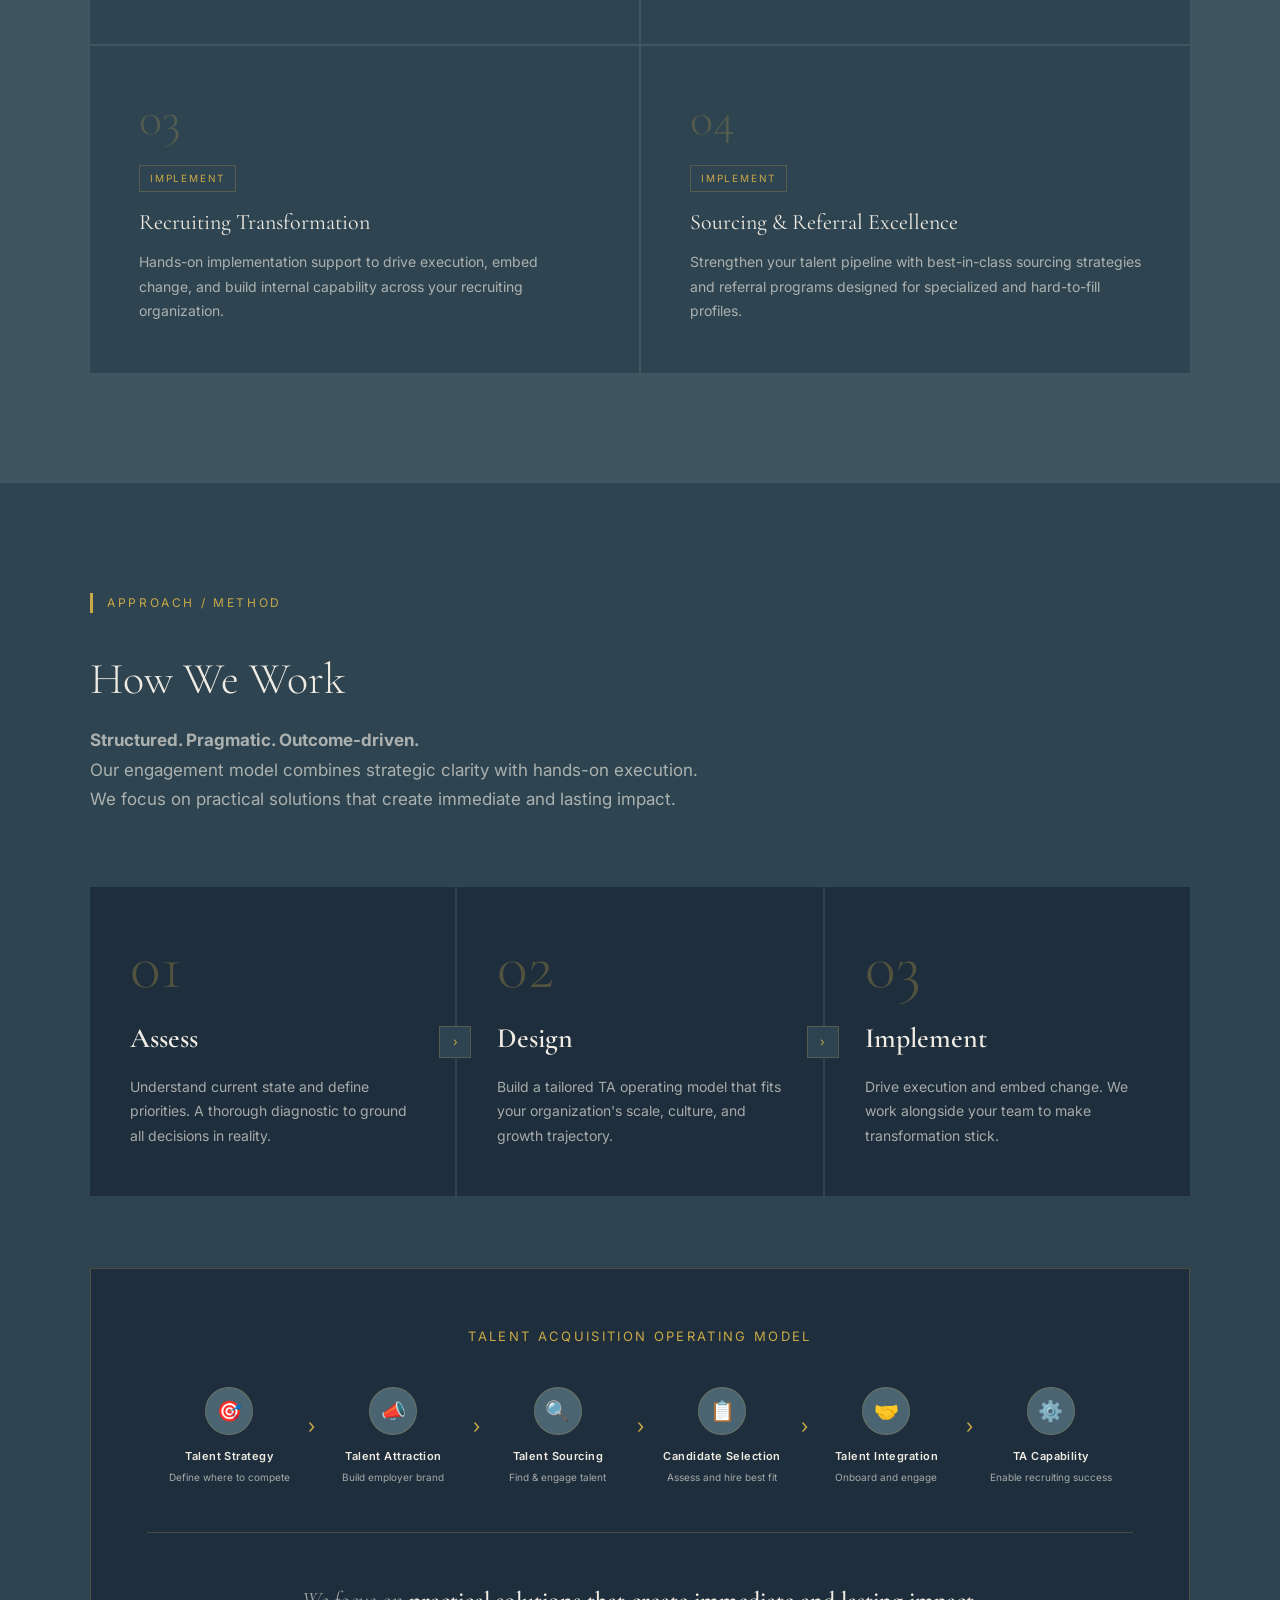
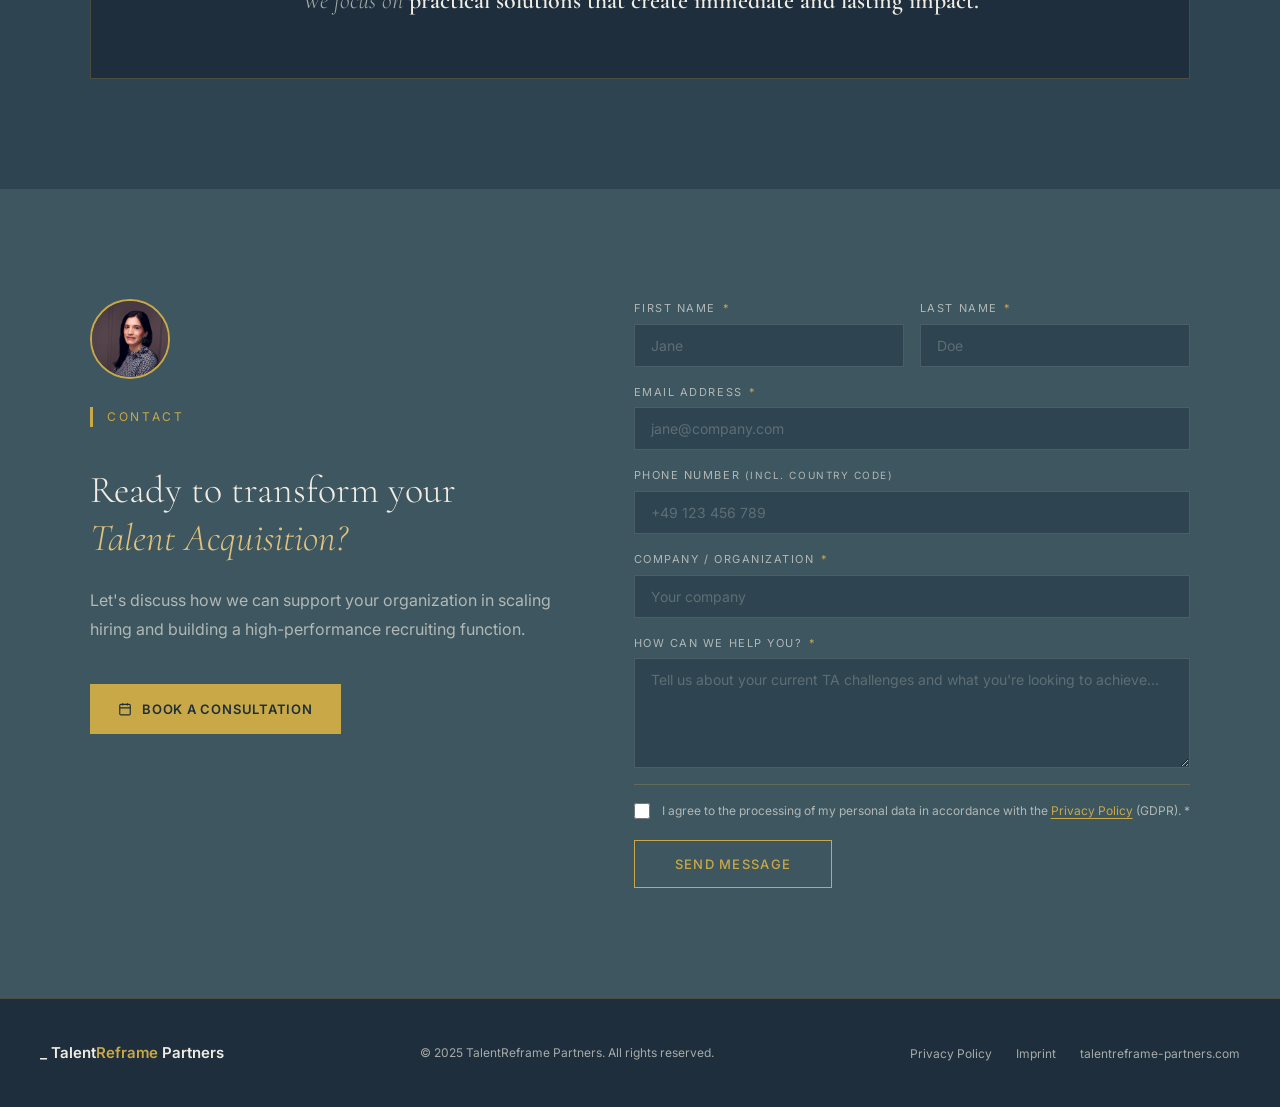
==== commit f22f46e6: "add images" ====
--- a/index.html
+++ b/index.html
@@ -70,13 +70,13 @@
       <div class="about-grid">
         <div class="about-photos">
           <div class="photo-placeholder">
-            <svg viewBox="0 0 24 24" fill="none" stroke="currentColor" stroke-width="1"><circle cx="12" cy="8" r="4"/><path d="M4 20c0-4 3.6-7 8-7s8 3 8 7"/></svg>
+            <img src="images/nina-outdoor.jpg" alt="Nina Redel" />
           </div>
           <div class="photo-placeholder">
-            <svg viewBox="0 0 24 24" fill="none" stroke="currentColor" stroke-width="1"><rect x="3" y="3" width="18" height="18" rx="1"/><path d="M3 9h18M9 21V9"/></svg>
+            <img src="images/nina-studio-1.jpg" alt="Nina Redel" />
           </div>
           <div class="photo-placeholder">
-            <svg viewBox="0 0 24 24" fill="none" stroke="currentColor" stroke-width="1"><circle cx="12" cy="8" r="4"/><path d="M4 20c0-4 3.6-7 8-7s8 3 8 7"/></svg>
+            <img src="images/nina-casual.jpg" alt="Nina Redel" />
           </div>
         </div>
         <div class="about-content">
@@ -125,6 +125,16 @@
     </div>
   </section>
 
+  <!-- ── Event strip ───────────────────────────────────────── -->
+  <div class="event-strip">
+    <div class="event-strip-img">
+      <img src="images/event-1.jpg" alt="Nina Redel speaking at LinkedIn DACH Connect" />
+    </div>
+    <div class="event-strip-img">
+      <img src="images/event-2.jpg" alt="LinkedIn DACH Connect audience" />
+    </div>
+  </div>
+
   <!-- ── Services ───────────────────────────────────────────── -->
   <section id="services">
     <div class="container">
@@ -257,6 +267,9 @@
     <div class="container">
       <div class="contact-grid">
         <div class="contact-left">
+          <div class="contact-portrait">
+            <img src="images/nina-studio-2.jpg" alt="Nina Redel" />
+          </div>
           <div class="section-label">Contact</div>
           <h2 class="contact-cta-text">
             Ready to transform your<br><em>Talent Acquisition?</em>
--- a/style.css
+++ b/style.css
@@ -324,6 +324,7 @@
   width: 100%;
   height: 100%;
   object-fit: cover;
+  object-position: center top;
 }
 .about-name {
   font-family: 'Cormorant Garamond', serif;
@@ -408,6 +409,30 @@
   content: '—';
   color: var(--gold);
   flex-shrink: 0;
+}
+
+/* ── Event strip ─────────────────────────────────────────────── */
+.event-strip {
+  display: grid;
+  grid-template-columns: 1fr 1fr;
+  height: 340px;
+  gap: 0;
+}
+.event-strip-img {
+  overflow: hidden;
+  position: relative;
+}
+.event-strip-img img {
+  width: 100%;
+  height: 100%;
+  object-fit: cover;
+  object-position: center 30%;
+  transition: transform 0.6s ease;
+  filter: brightness(0.85);
+}
+.event-strip-img:hover img {
+  transform: scale(1.03);
+  filter: brightness(1);
 }
 
 /* ── Services ────────────────────────────────────────────────── */
@@ -618,6 +643,22 @@
   gap: 80px;
   align-items: start;
 }
+/* Contact portrait */
+.contact-portrait {
+  width: 80px;
+  height: 80px;
+  border-radius: 50%;
+  overflow: hidden;
+  border: 2px solid var(--gold);
+  margin-bottom: 28px;
+}
+.contact-portrait img {
+  width: 100%;
+  height: 100%;
+  object-fit: cover;
+  object-position: center top;
+}
+
 .contact-cta-text {
   font-family: 'Cormorant Garamond', serif;
   font-size: clamp(26px, 3vw, 38px);
@@ -796,6 +837,7 @@
   .hero-inner { grid-template-columns: 1fr; }
   .hero-logo-card { display: none; }
 
+  .event-strip { height: 200px; }
   .about-grid { grid-template-columns: 1fr; }
   .services-grid { grid-template-columns: 1fr; }
   .approach-steps { grid-template-columns: 1fr; }
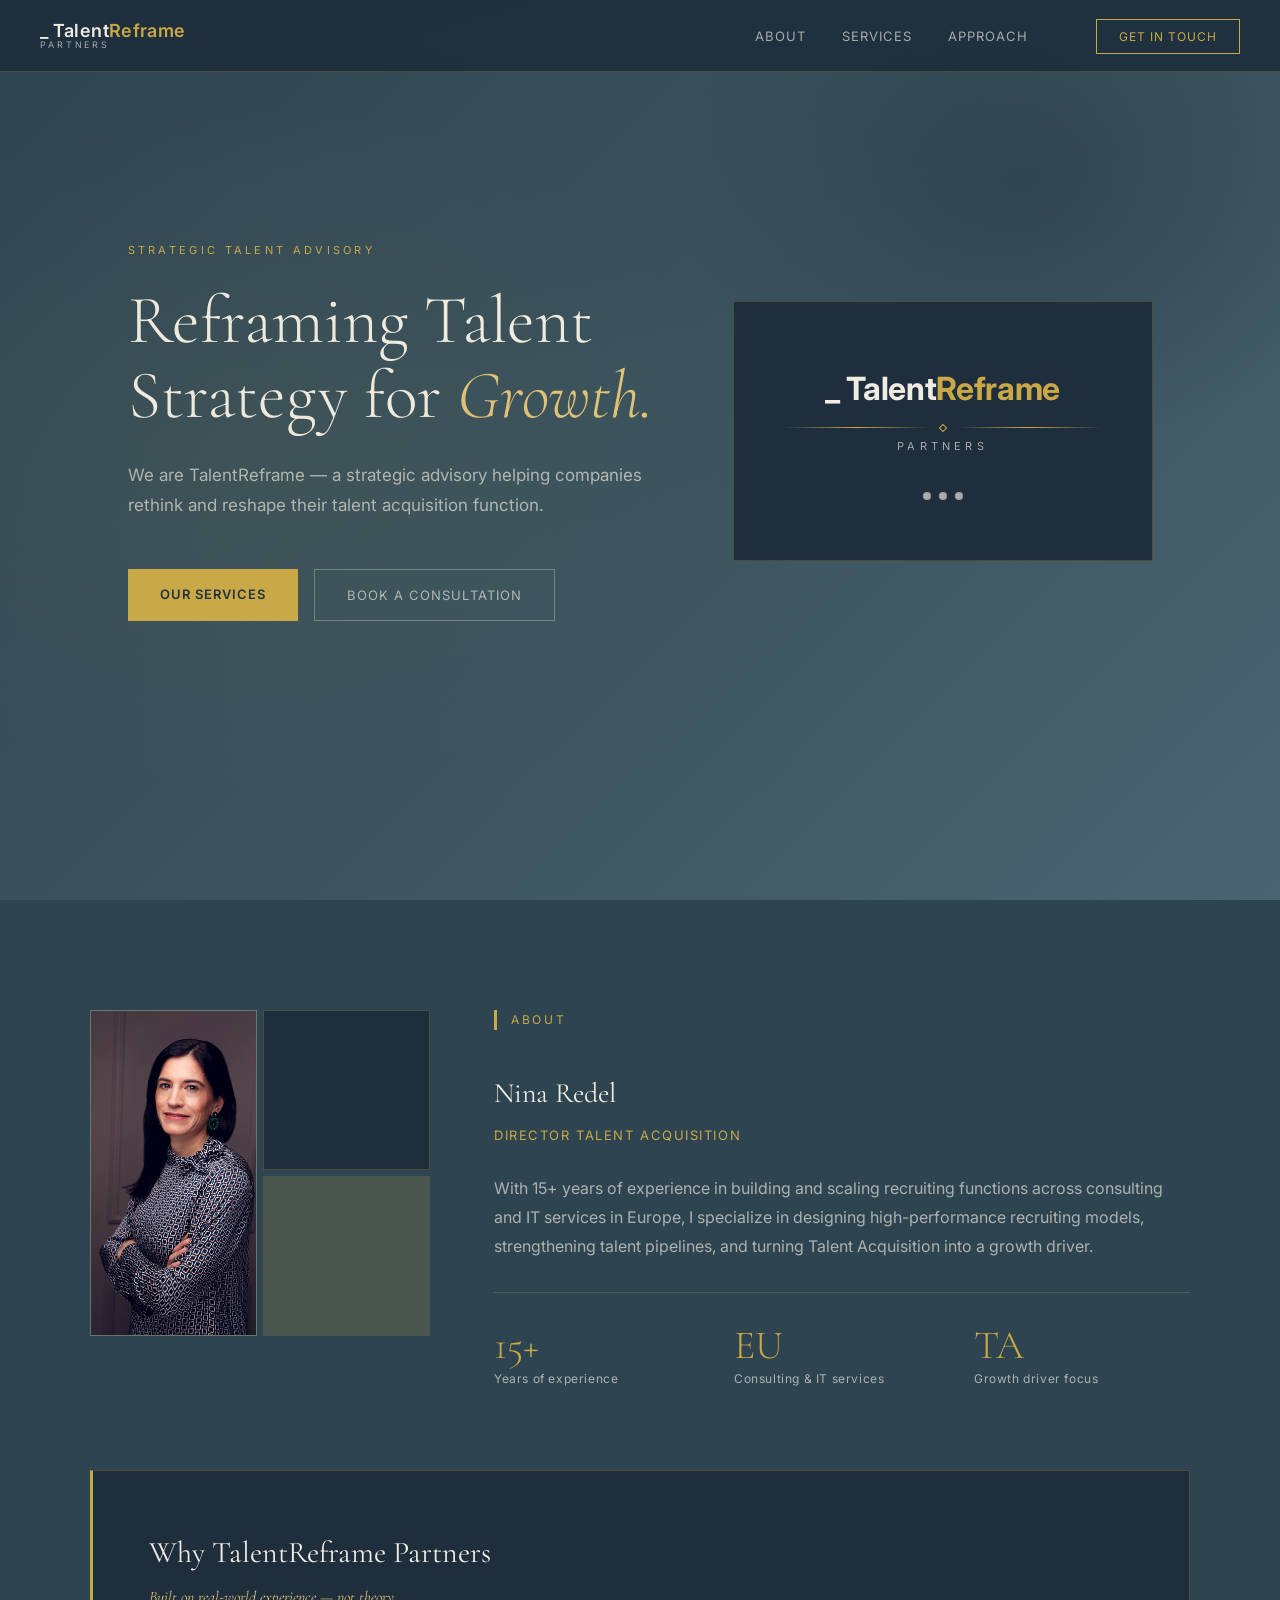
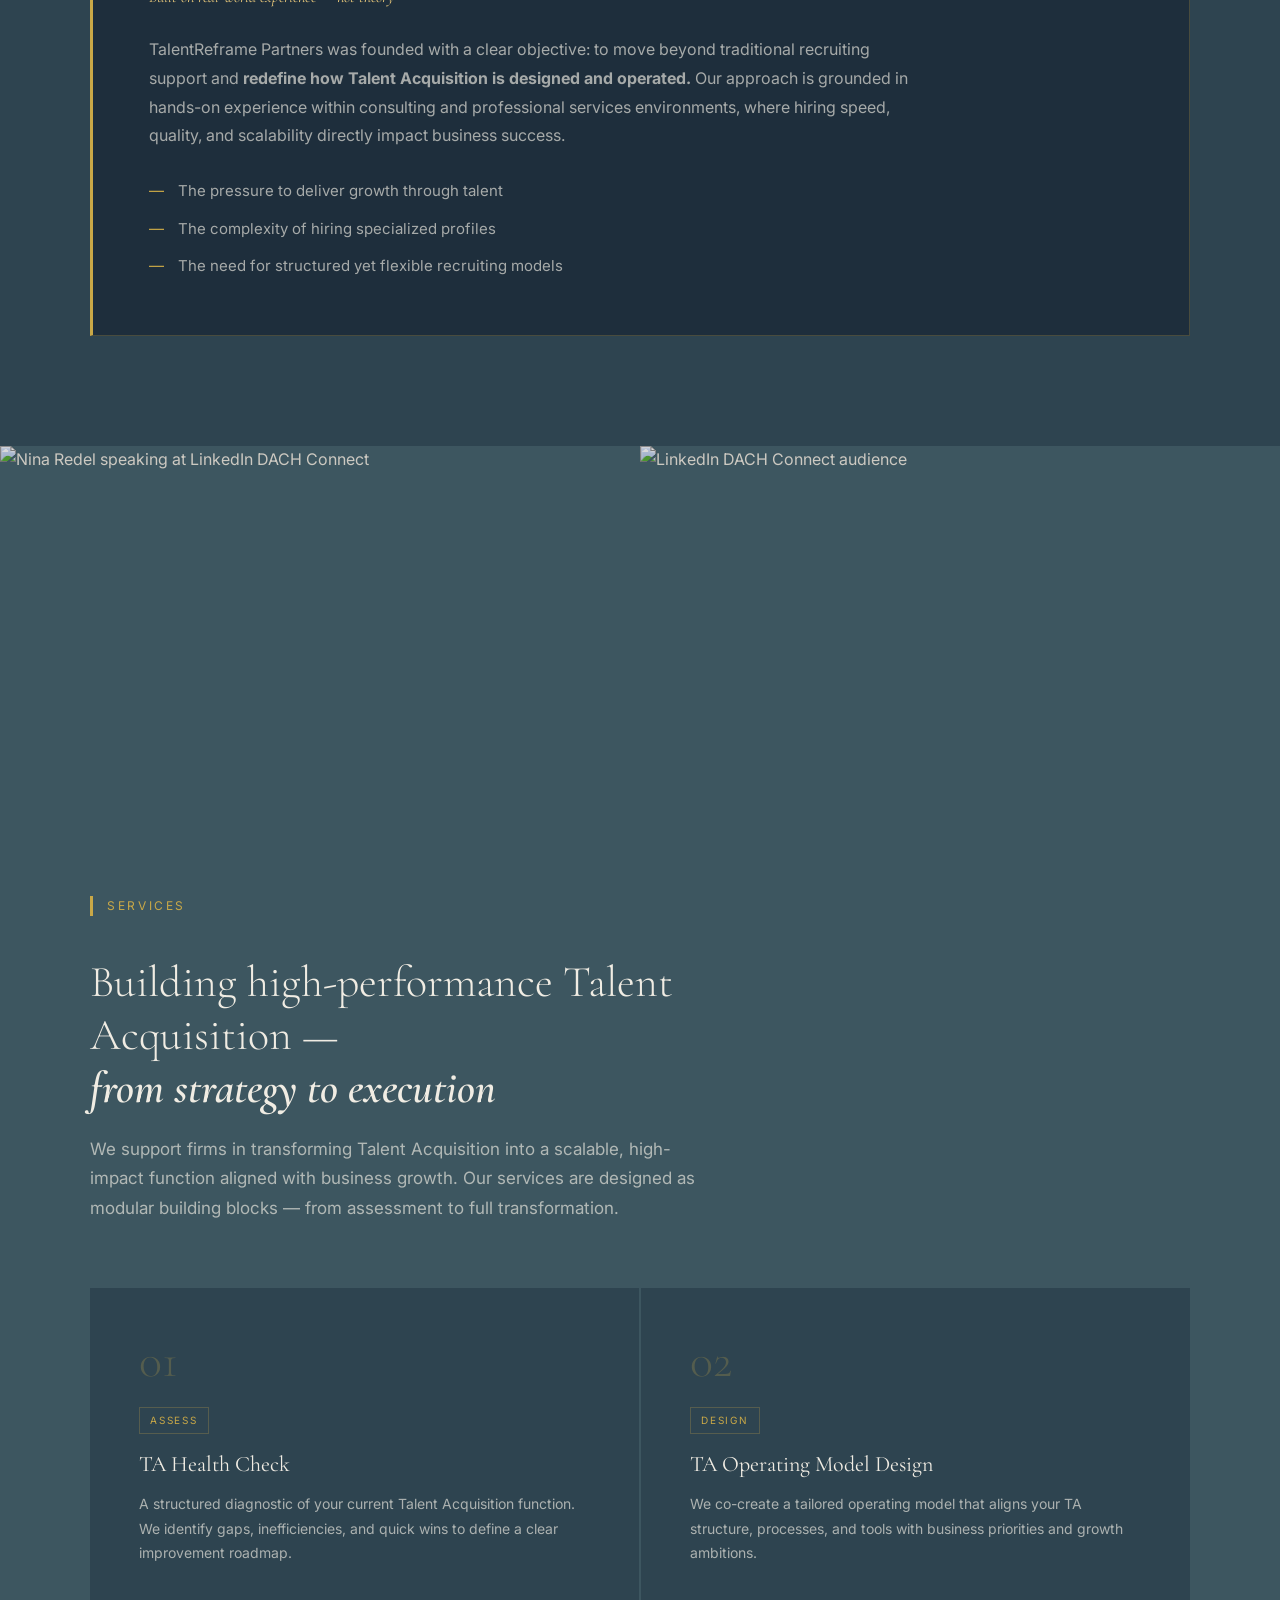
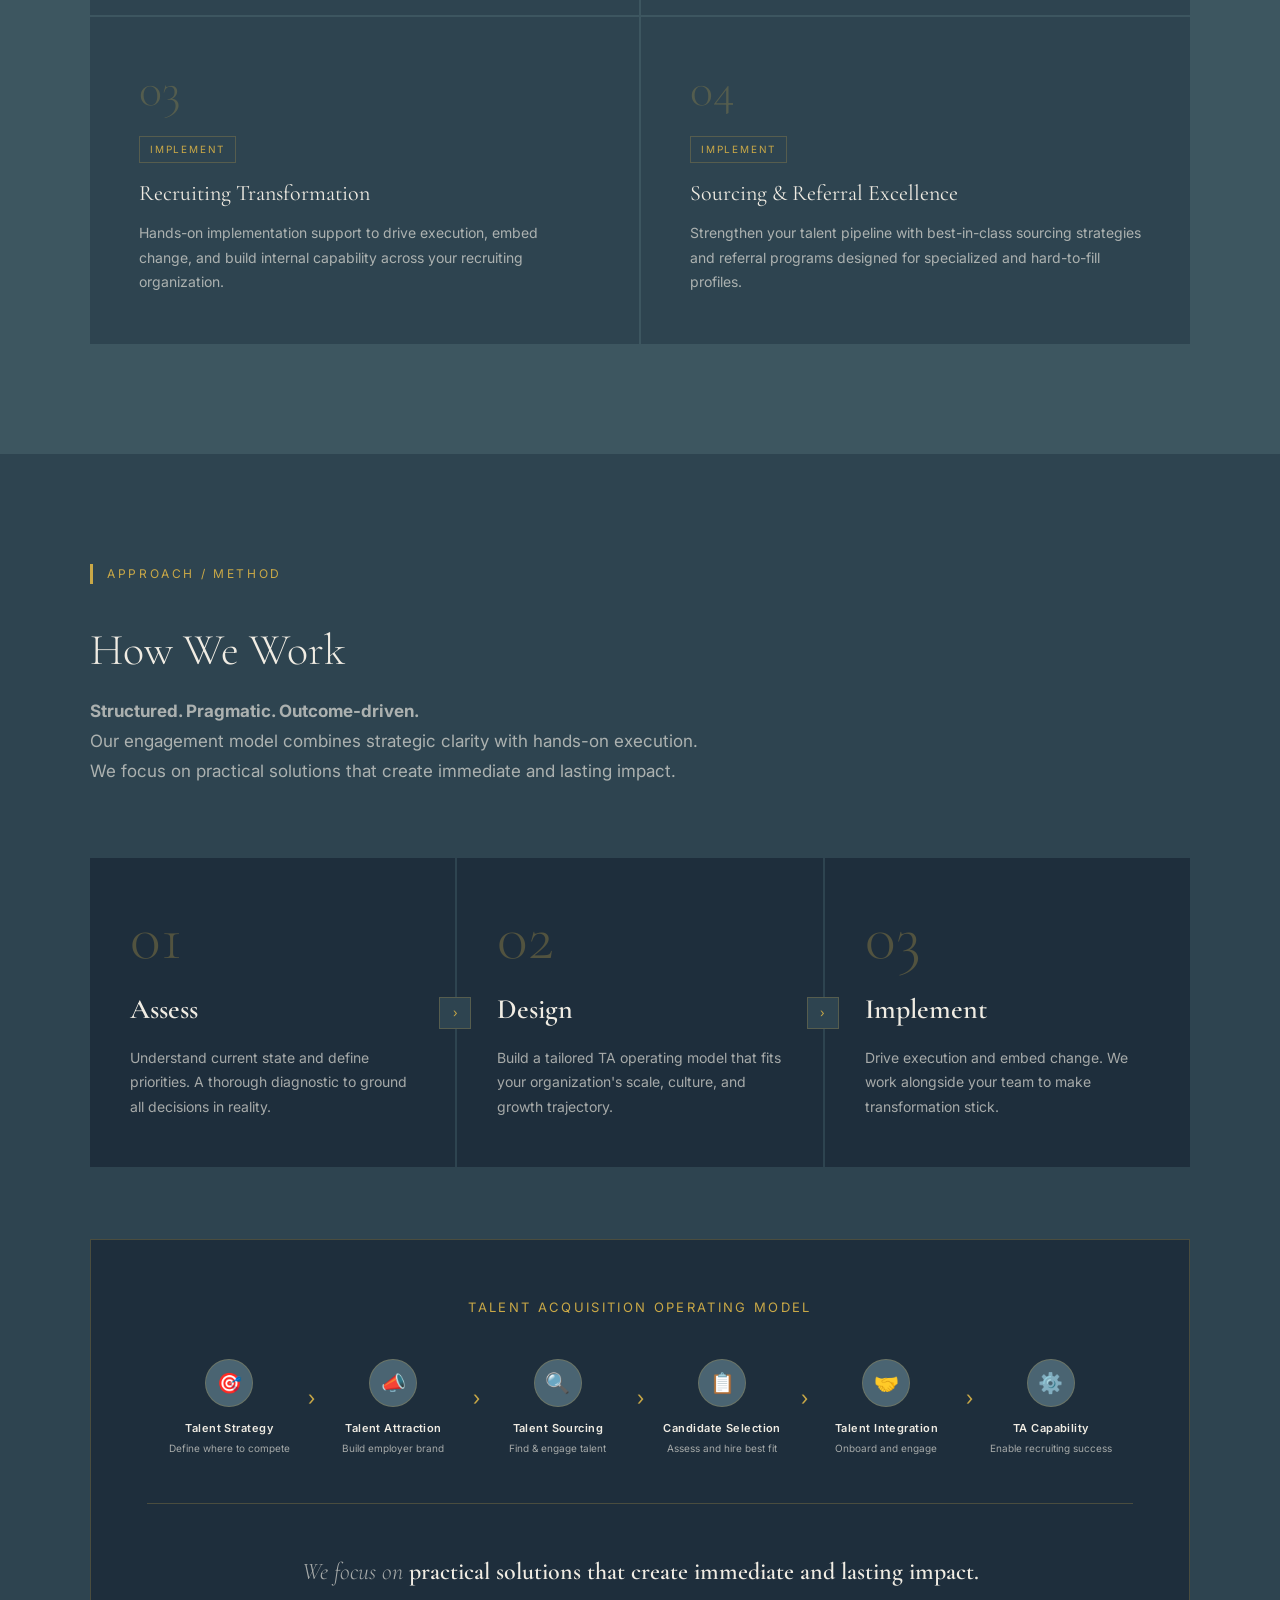
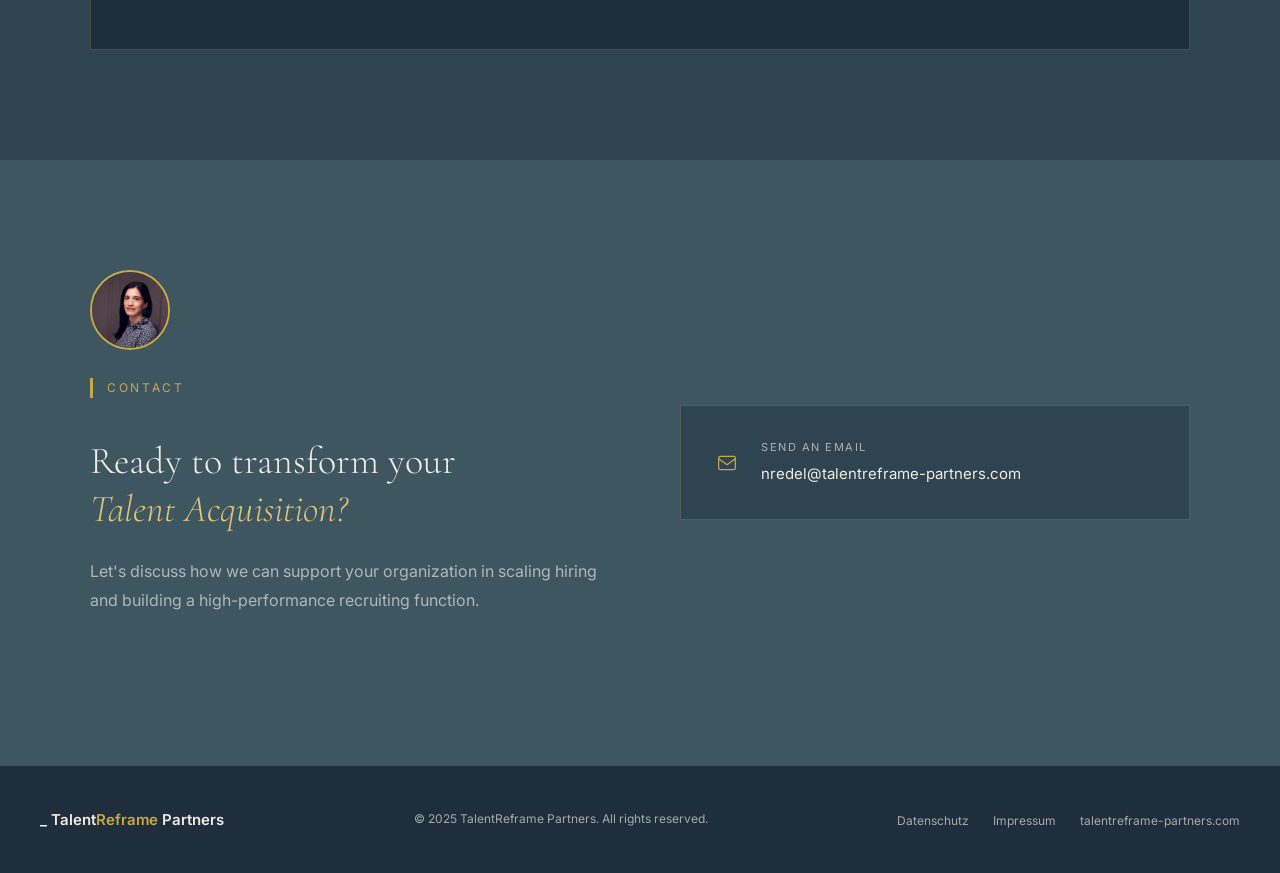
==== commit 9bc02673: "add imprint and dataprotection" ====
--- a/index.html
+++ b/index.html
@@ -70,14 +70,10 @@
       <div class="about-grid">
         <div class="about-photos">
           <div class="photo-placeholder">
-            <img src="images/nina-outdoor.jpg" alt="Nina Redel" />
-          </div>
-          <div class="photo-placeholder">
-            <img src="images/nina-studio-1.jpg" alt="Nina Redel" />
-          </div>
-          <div class="photo-placeholder">
-            <img src="images/nina-casual.jpg" alt="Nina Redel" />
-          </div>
+            <img src="images/nina-studio-2.jpg" alt="Nina Redel" />
+          </div>
+          <div class="photo-placeholder photo-empty photo-empty--1"></div>
+          <div class="photo-placeholder photo-empty photo-empty--2"></div>
         </div>
         <div class="about-content">
           <div class="section-label">About</div>
@@ -265,7 +261,7 @@
   <!-- ── Contact ─────────────────────────────────────────────── -->
   <section id="contact">
     <div class="container">
-      <div class="contact-grid">
+      <div class="contact-grid contact-grid--simple">
         <div class="contact-left">
           <div class="contact-portrait">
             <img src="images/nina-studio-2.jpg" alt="Nina Redel" />
@@ -278,47 +274,16 @@
             Let's discuss how we can support your organization in scaling hiring
             and building a high-performance recruiting function.
           </p>
-          <a href="#contact" class="contact-book-btn">
-            <svg width="14" height="14" viewBox="0 0 24 24" fill="none" stroke="currentColor" stroke-width="2"><rect x="3" y="4" width="18" height="18" rx="2"/><path d="M16 2v4M8 2v4M3 10h18"/></svg>
-            Book a Consultation
+        </div>
+        <div class="contact-actions">
+          <a class="contact-action-btn" id="contact-email-btn" href="#" data-u="nredel" data-d="talentreframe-partners.com">
+            <svg width="20" height="20" viewBox="0 0 24 24" fill="none" stroke="currentColor" stroke-width="1.5"><rect x="2" y="4" width="20" height="16" rx="2"/><path d="M2 7l10 7 10-7"/></svg>
+            <div>
+              <p class="contact-action-label">Send an Email</p>
+              <p class="contact-action-value" id="contact-email-text">&#110;&#114;&#101;&#100;&#101;&#108;&#64;&#116;&#97;&#108;&#101;&#110;&#116;&#114;&#101;&#102;&#114;&#97;&#109;&#101;&#45;&#112;&#97;&#114;&#116;&#110;&#101;&#114;&#115;&#46;&#99;&#111;&#109;</p>
+            </div>
           </a>
         </div>
-        <form class="contact-form" onsubmit="return false;">
-          <div class="form-row">
-            <div class="form-field">
-              <label>First Name <span class="req">*</span></label>
-              <input type="text" placeholder="Jane" required />
-            </div>
-            <div class="form-field">
-              <label>Last Name <span class="req">*</span></label>
-              <input type="text" placeholder="Doe" required />
-            </div>
-          </div>
-          <div class="form-field">
-            <label>Email Address <span class="req">*</span></label>
-            <input type="email" placeholder="jane@company.com" required />
-          </div>
-          <div class="form-field">
-            <label>Phone Number <span style="color:var(--text-muted);font-size:10px;">(incl. country code)</span></label>
-            <input type="tel" placeholder="+49 123 456 789" />
-          </div>
-          <div class="form-field">
-            <label>Company / Organization <span class="req">*</span></label>
-            <input type="text" placeholder="Your company" required />
-          </div>
-          <div class="form-field">
-            <label>How can we help you? <span class="req">*</span></label>
-            <textarea placeholder="Tell us about your current TA challenges and what you're looking to achieve..." required></textarea>
-          </div>
-          <div class="form-check">
-            <input type="checkbox" id="gdpr" required />
-            <label class="form-check-label" for="gdpr">
-              I agree to the processing of my personal data in accordance with the
-              <a href="#">Privacy Policy</a> (GDPR). <span class="req">*</span>
-            </label>
-          </div>
-          <button type="submit" class="btn-submit">Send Message</button>
-        </form>
       </div>
     </div>
   </section>
@@ -328,8 +293,8 @@
     <div class="footer-logo">Talent<span>Reframe</span> Partners</div>
     <p class="footer-copy">© 2025 TalentReframe Partners. All rights reserved.</p>
     <ul class="footer-links">
-      <li><a href="#">Privacy Policy</a></li>
-      <li><a href="#">Imprint</a></li>
+      <li><a href="datenschutz.html">Datenschutz</a></li>
+      <li><a href="imprint.html">Impressum</a></li>
       <li><a href="https://www.talentreframe-partners.com">talentreframe-partners.com</a></li>
     </ul>
   </footer>
@@ -353,6 +318,13 @@
           ? 'rgba(18, 30, 40, 0.97)'
           : 'rgba(30, 46, 60, 0.92)';
     });
+
+    // Assemble email link at runtime — keeps address out of raw HTML
+    const emailBtn = document.getElementById('contact-email-btn');
+    if (emailBtn) {
+      const addr = emailBtn.dataset.u + '@' + emailBtn.dataset.d;
+      emailBtn.href = 'mailto:' + addr;
+    }
   </script>
 </body>
 </html>
--- a/style.css
+++ b/style.css
@@ -292,15 +292,16 @@
 }
 .about-grid {
   display: grid;
-  grid-template-columns: 1fr 1fr;
-  gap: 80px;
+  grid-template-columns: 340px 1fr;
+  gap: 64px;
   align-items: start;
 }
 .about-photos {
   display: grid;
   grid-template-columns: 1fr 1fr;
-  grid-template-rows: 200px 200px;
-  gap: 8px;
+  grid-template-rows: 160px 160px;
+  gap: 6px;
+  max-width: 340px;
 }
 .photo-placeholder {
   background: var(--bg-light);
@@ -314,6 +315,16 @@
 .photo-placeholder:first-child {
   grid-column: 1;
   grid-row: 1 / 3;
+}
+.photo-empty {
+  border: 1px solid var(--border);
+}
+.photo-empty--1 {
+  background: var(--bg-card);
+}
+.photo-empty--2 {
+  background: var(--gold);
+  opacity: 0.18;
 }
 .photo-placeholder svg {
   width: 40px;
@@ -324,7 +335,7 @@
   width: 100%;
   height: 100%;
   object-fit: cover;
-  object-position: center top;
+  object-position: center 15%;
 }
 .about-name {
   font-family: 'Cormorant Garamond', serif;
@@ -657,6 +668,45 @@
   height: 100%;
   object-fit: cover;
   object-position: center top;
+}
+
+.contact-grid--simple {
+  grid-template-columns: 1fr 1fr;
+  align-items: center;
+}
+.contact-actions {
+  display: flex;
+  flex-direction: column;
+  gap: 16px;
+}
+.contact-action-btn {
+  display: flex;
+  align-items: center;
+  gap: 24px;
+  padding: 32px 36px;
+  background: var(--bg-dark);
+  border: 1px solid var(--border);
+  transition: border-color 0.2s, background 0.2s;
+}
+.contact-action-btn:hover {
+  border-color: var(--gold);
+  background: var(--bg-card);
+}
+.contact-action-btn svg {
+  flex-shrink: 0;
+  color: var(--gold);
+}
+.contact-action-label {
+  font-size: 11px;
+  letter-spacing: 0.14em;
+  text-transform: uppercase;
+  color: var(--text-muted);
+  margin-bottom: 4px;
+}
+.contact-action-value {
+  font-size: 15px;
+  color: var(--text);
+  font-weight: 400;
 }
 
 .contact-cta-text {
@@ -776,6 +826,12 @@
   background: var(--gold);
   color: var(--bg-card);
 }
+.form-success {
+  font-size: 14px;
+  color: var(--gold-light);
+  padding: 14px 0 4px;
+  line-height: 1.6;
+}
 
 /* ── Footer ──────────────────────────────────────────────────── */
 footer {
